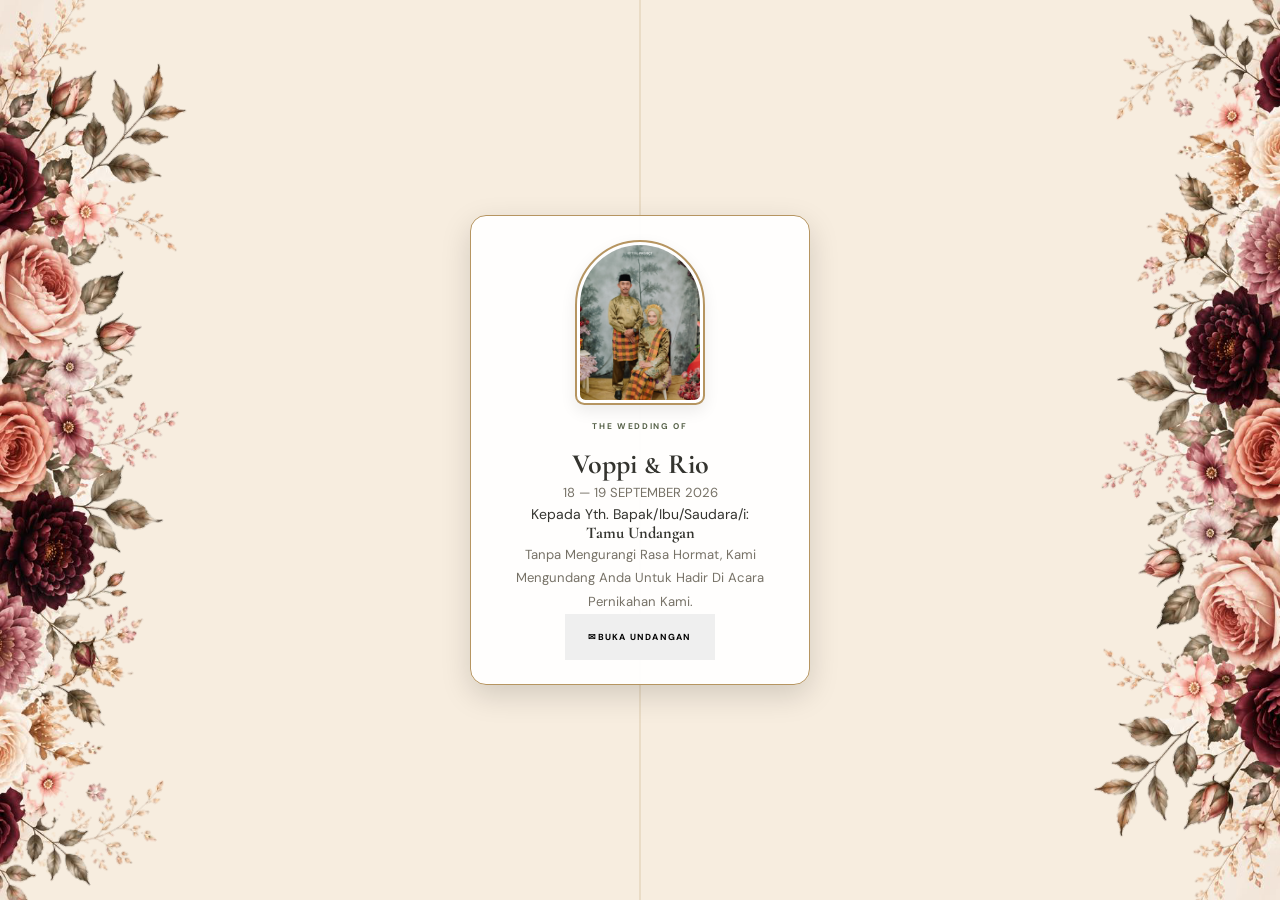
==== index.html @ 59ebba5a "Add files via upload" ====
<!DOCTYPE html>
<html lang="id">
<head>
  <meta charset="UTF-8" />
  <meta name="viewport" content="width=device-width, initial-scale=1.0, viewport-fit=cover" />
  <meta name="theme-color" content="#f7eddf" />
  <title>Voppi & Rio — The Wedding</title>
  <meta name="description" content="Undangan Pernikahan Voppi & Rio, 18–19 September 2026." />
  
  <link rel="preconnect" href="https://fonts.googleapis.com">
  <link rel="preconnect" href="https://fonts.gstatic.com" crossorigin>
  <link href="https://fonts.googleapis.com/css2?family=Cormorant+Garamond:ital,wght@0,400;0,500;0,600;0,700;1,400&family=DM+Sans:wght@400;500;600&family=Great+Vibes&display=swap" rel="stylesheet">
  <!-- AOS CSS -->
  <link rel="stylesheet" href="https://unpkg.com/aos@next/dist/aos.css" />
  <link rel="stylesheet" href="css/style.css" />
  <link rel="stylesheet" href="css/animation.css" />
  <link rel="stylesheet" href="css/responsive.css" />
</head>
<body>

  <!-- ================= GATE OPENING SCREEN ================= -->
  <div id="gate-screen" class="gate-screen" aria-label="Opening Screen">
    <!-- Panel Pintu Kiri & Ornamen Bunga Kiri -->
    <div class="gate-panel gate-left">
      <div class="floral-gate floral-gate-left">
        <img src="assets/images/floral-left.png" alt="Flower Ornament Left" class="flower-img" onerror="this.style.display='none'">
      </div>
    </div>
    
    <!-- Panel Pintu Kanan & Ornamen Bunga Kanan -->
    <div class="gate-panel gate-right">
      <div class="floral-gate floral-gate-right">
        <img src="assets/images/floral-right.png" alt="Flower Ornament Right" class="flower-img" onerror="this.style.display='none'">
      </div>
    </div>

    <!-- Konten Tengah Gate Opening -->
    <div class="gate-center-card">
      <div class="gate-header-ring">
        <div class="hero-couple-frame gate-frame">
          <img src="assets/images/couple-hero.jpeg" alt="Voppi & Rio" class="hero-couple-img">
        </div>
      </div>
      
      <span class="eyebrow">THE WEDDING OF</span>
      <h1 class="gate-title">Voppi <small>&amp;</small> Rio</h1>
      <p class="gate-date">18 — 19 SEPTEMBER 2026</p>
      
      <div class="guest-greeting-box">
        <span class="guest-label">Kepada Yth. Bapak/Ibu/Saudara/i:</span>
        <h3 id="guest-name-placeholder" class="guest-name">Tamu Undangan</h3>
      </div>

      <p class="gate-instruction">Tanpa Mengurangi Rasa Hormat, Kami Mengundang Anda Untuk Hadir Di Acara Pernikahan Kami.</p>
      <button id="enter-btn" class="btn btn-open" type="button">
        <span class="btn-icon">✉</span> BUKA UNDANGAN
      </button>
    </div>
  </div>

  <!-- Audio Background -->
  <audio id="wedding-audio" loop preload="auto">
    <source src="assets/music/wedding-song.mp3" type="audio/mpeg">
  </audio>

  <!-- Tombol Toggle Musik -->
  <button id="music-toggle" class="music-toggle" type="button" aria-label="Putar / Hentikan Musik" title="Musik">
    <span>♫</span>
  </button>

  <!-- Konten Utama Undangan -->
  <main id="invitation" class="invitation is-locked">
    
    <!-- Hero Section -->
    <section id="home" class="hero section">
      <div class="floral floral-left"></div>
      <div class="floral floral-right"></div>
      <div class="hero-inner">
        
        <!-- 1. Foto Prewedding Utama -->
        <div class="hero-couple-frame">
          <img src="assets/images/couple-hero.jpeg" alt="Voppi & Rio" class="hero-couple-img">
        </div>

        <!-- 2. Label Pembuka -->
        <span class="eyebrow">THE WEDDING OF</span>

        <!-- 3. Tanggal Pernikahan -->
        <p class="hero-date">SABTU, 19 SEPTEMBER 2026</p>
        
        <!-- 4. Nama Pengantin 3 Baris Rata Tengah -->
        <h1 class="hero-title">
          <div>Voppi</div>
          <span>&amp;</span>
          <div>Rio</div>
        </h1>

        <!-- 5. Subtitle & Ornamen -->
        <p class="hero-subtitle">Dengan memohon rahmat dan ridho Allah SWT, kami bermaksud mengundang Bapak/Ibu/Saudara/i pada perayaan pernikahan kami.</p>
        <div class="hero-ornament">✦</div>
      </div>
    </section>

    <!-- Quotes Section -->
    <section id="quotes" class="section quote-section">
      <div class="section-inner narrow reveal">
        <span class="eyebrow">BISMILLAHIRRAHMANIRRAHIM</span>
        <blockquote>
          “Dan di antara tanda-tanda kekuasaan-Nya ialah Dia menciptakan untukmu pasangan hidup dari jenismu sendiri supaya kamu mendapat ketenangan hati dan dijadikan-Nya rasa kasih sayang di antara kamu.”
        </blockquote>
        <p class="quote-source">QS. Ar-Rum : 21</p>
      </div>
    </section>

    <!-- Couple Section -->
    <section id="couple" class="section couple-section">
      <div class="section-heading reveal">
        <span class="eyebrow">THE BRIDE &amp; THE GROOM</span>
        <h2>Mempelai Pernikahan</h2>
      </div>

      <div class="couple-grid">
        <!-- Mempelai Wanita -->
        <article class="person-card reveal">
          <div class="portrait portrait-voppi">
            <img src="assets/images/voppi.jpeg" alt="Voppi Semeri" class="portrait-img">
          </div>
          <span class="person-role">THE BRIDE</span>
          <h3>Voppi Semeri, SE</h3>
          <p>Putri dari<br>Bapak Epi Zulpendri (Epen)<br>&amp; Ibu Pita Uli Siregar</p>
        </article>

        <!-- Ampersand -->
        <div class="ampersand reveal">&amp;</div>

        <!-- Mempelai Pria -->
        <article class="person-card reveal">
          <div class="portrait portrait-rio">
            <img src="assets/images/rio.jpeg" alt="Rio Zandre" class="portrait-img">
          </div>
          <span class="person-role">THE GROOM</span>
          <h3>Rio Zandre, SE</h3>
          <p>Putra dari<br>Bapak Nasri (Alm)<br>&amp; Ibu Madah Lina</p>
        </article>
      </div>
    </section>

    <!-- Event Section -->
    <section id="event" class="section event-section">
      <div class="section-heading reveal">
        <span class="eyebrow">SAVE THE DATE</span>
        <h2>Rangkaian Acara</h2>
      </div>

      <div class="event-grid">
        <article class="event-card reveal">
          <span class="event-number">01</span>
          <span class="person-role">AKAD NIKAH</span>
          <h3>Jumat, 18 September 2026</h3>
          <p class="event-time">09.00 WIB — selesai</p>
          <p>Kediaman Mempelai Wanita<br>Simpang 3 Jalur Patah<br>Teratak Air Hitam</p>
          <a class="btn btn-outline" target="_blank" rel="noopener noreferrer" href="https://www.google.com/maps/search/?api=1&query=Teratak+Air+Hitam">LIHAT LOKASI</a>
        </article>

        <article class="event-card reveal">
          <span class="event-number">02</span>
          <span class="person-role">RESEPSI</span>
          <h3>Sabtu, 19 September 2026</h3>
          <p class="event-time">11.00 WIB — selesai</p>
          <p>Kediaman Mempelai Wanita<br>Simpang 3 Jalur Patah<br>Teratak Air Hitam</p>
          <a class="btn btn-outline" target="_blank" rel="noopener noreferrer" href="https://www.google.com/maps/search/?api=1&query=Teratak+Air+Hitam">LIHAT LOKASI</a>
        </article>
      </div>
    </section>

    <!-- Countdown Section -->
    <section id="countdown" class="section countdown-section">
      <div class="section-inner reveal">
        <span class="eyebrow">COUNTING DOWN TO</span>
        <h2>Hari Bahagia Kami</h2>
        <div class="countdown" id="countdown-grid">
          <div><strong id="days">00</strong><span>Hari</span></div>
          <div><strong id="hours">00</strong><span>Jam</span></div>
          <div><strong id="minutes">00</strong><span>Menit</span></div>
          <div><strong id="seconds">00</strong><span>Detik</span></div>
        </div>
      </div>
    </section>

    <!-- Maps Section -->
    <section id="maps" class="section maps-section">
      <div class="section-heading reveal">
        <span class="eyebrow">FIND US HERE</span>
        <h2>Lokasi Acara</h2>
      </div>
      <div class="map-card reveal">
        <div class="map-placeholder">
          <iframe 
            src="https://www.google.com/maps/embed?pb=!1m18!1m12!1m3!1d63835.3908773893!2d101.58515505!3d-0.418421!2m3!1f0!2f0!3f0!3m2!1i1024!2i768!4f13.1!3m3!1m2!1s0x2e2a45bc7a8f3ca3%3A0x15aa3461901fdaa5!2sTeratak%20Air%20Hitam%2C%20Kec.%20Sentajo%20Raya%2C%20Kabupaten%20Kuantan%20Singingi%2C%20Riau!5e0!3m2!1sid!2sid!4v1787750037945!5m2!1sid!2sid" 
            width="600"  
            height="450"
            style="border:0;"
            allowfullscreen=""
            loading="lazy"
            referrerpolicy="strict-origin-when-cross-origin">
          </iframe>
        </div>

        <div class="map-info">
          <h3>Kediaman Mempelai Wanita</h3>
          <p>Simpang 3 Jalur Patah<br>Teratak Air Hitam</p>
          <a class="btn btn-dark" target="_blank" rel="noopener noreferrer" href="https://www.google.com/maps/search/?api=1&query=Teratak+Air+Hitam">BUKA GOOGLE MAPS</a>
        </div>
      </div>
    </section>

    <!-- RSVP Section -->
    <section id="rsvp" class="section rsvp-section">
      <div class="section-heading reveal">
        <span class="eyebrow">RSVP &amp; UCAPAN</span>
        <h2>Konfirmasi Kehadiran</h2>
        <p>Mohon konfirmasi kehadiran dan tinggalkan ucapan terbaik untuk kami.</p>
      </div>

      <form id="rsvp-form" class="rsvp-form reveal">
        <div class="form-group">
          <label for="guest-name">NAMA</label>
          <input id="guest-name" name="name" type="text" required maxlength="50" placeholder="Masukkan nama Anda">
        </div>

        <div class="form-group">
          <label>KEHADIRAN</label>
          <div class="attendance-options">
            <label class="attendance-btn">
              <input type="radio" name="attendance" value="Hadir" checked>
              <span class="btn-custom">Akan Hadir</span>
            </label>
            <label class="attendance-btn">
              <input type="radio" name="attendance" value="Tidak Hadir">
              <span class="btn-custom">Tidak Dapat Hadir</span>
            </label>
          </div>
        </div>

        <div class="form-group">
          <label for="guest-message">UCAPAN &amp; DOA</label>
          <textarea id="guest-message" name="message" rows="4" required maxlength="300" placeholder="Tuliskan pesan atau doa untuk Voppi & Rio..."></textarea>
        </div>

        <button class="btn btn-submit" type="submit">KIRIM UCAPAN</button>
      </form>

      <div class="wishes-wrap reveal">
        <div class="wishes-header">
          <h3>💌 <span id="wish-count">0</span> Ucapan</h3>
          <button id="clear-demo" class="btn-reset" type="button">Reset Demo</button>
        </div>
        <div id="wishes-list" class="wishes-list"></div>
        <button id="load-more" class="btn btn-outline hidden" type="button">LIHAT LEBIH BANYAK</button>
      </div>
    </section>

    <!-- Story Section -->
    <section id="story" class="section story-section">
      <div class="section-heading reveal">
        <span class="eyebrow">OUR JOURNEY</span>
        <h2>Kisah Cinta</h2>
      </div>

      <div class="timeline">
        <article class="timeline-item reveal">
          <span>2019</span>
          <div><h3>Pertemuan Pertama</h3><p>Pertemuan awal yang menjadi awal mula jalinan cerita kami.</p></div>
        </article>
        <article class="timeline-item reveal">
          <span>2021</span>
          <div><h3>Menjalin Hubungan</h3><p>Memutuskan untuk berkomitmen dan berjalan bersama menghadapi harinya.</p></div>
        </article>
        <article class="timeline-item reveal">
          <span>2025</span>
          <div><h3>Lamaran</h3><p>Momen berharga saat niat suci diutarakan di hadapan kedua keluarga.</p></div>
        </article>
        <article class="timeline-item reveal">
          <span>2026</span>
          <div><h3>Pernikahan</h3><p>Mengikat janji suci dan memulai babak kehidupan baru bersama.</p></div>
        </article>
      </div>
    </section>

    <!-- Gallery Section -->
    <section id="gallery" class="section gallery-section">
      <div class="section-heading reveal">
        <span class="eyebrow">OUR MOMENTS</span>
        <h2>Galeri Foto</h2>
      </div>

      <div class="gallery-grid">
        <button class="gallery-item" type="button" onclick="openLightbox(this)">
            <img src="assets/images/1.jpeg" alt="Foto Galeri 1" loading="lazy">
        </button>
        <button class="gallery-item" type="button" onclick="openLightbox(this)">
            <img src="assets/images/2.jpeg" alt="Foto Galeri 2" loading="lazy">
        </button>
        <button class="gallery-item" type="button" onclick="openLightbox(this)">
            <img src="assets/images/3.jpeg" alt="Foto Galeri 3" loading="lazy">
        </button>
        <button class="gallery-item" type="button" onclick="openLightbox(this)">
            <img src="assets/images/4.jpeg" alt="Foto Galeri 4" loading="lazy">
        </button>
        <button class="gallery-item" type="button" onclick="openLightbox(this)">
            <img src="assets/images/5.jpeg" alt="Foto Galeri 5" loading="lazy">
        </button>
        <button class="gallery-item" type="button" onclick="openLightbox(this)">
            <img src="assets/images/6.jpeg" alt="Foto Galeri 6" loading="lazy">
        </button>
        <button class="gallery-item" type="button" onclick="openLightbox(this)">
            <img src="assets/images/7.jpeg" alt="Foto Galeri 7" loading="lazy">
        </button>
        <button class="gallery-item" type="button" onclick="openLightbox(this)">
            <img src="assets/images/8.jpeg" alt="Foto Galeri 8" loading="lazy">
        </button>
        <button class="gallery-item" type="button" onclick="openLightbox(this)">
            <img src="assets/images/9.jpeg" alt="Foto Galeri 9" loading="lazy">
        </button>
      </div>
    </section>

    <!-- Gift Section -->
    <section id="gift" class="section gift-section">
      <div class="section-inner">
        <div class="section-heading">
            <span class="eyebrow">Wedding Gift</span>
            <p>Terima kasih telah menambah semangat kegembiraan pernikahan kami dengan kehadiran dan hadiah indah Anda.</p>
        </div>

        <div class="rekening-grid">
            <!-- Kartu 1: Bank BRI -->
            <div class="bank-card">
                <div class="card-top">
                    <span class="bank-name">BANK BRI</span>
                    <img src="assets/images/logo-bri.jpeg" alt="BRI" class="bank-logo">
                </div>
                <div class="chip"></div>
                <div class="card-number" id="acc-bri">765901022713536</div>
                <button class="btn-copy" onclick="copyToClipboard('acc-bri')">Salin Rekening</button>
                <div class="card-holder">Voppi Sesmeri</div>
            </div>

            <!-- Kartu 2: DANA -->
            <div class="bank-card">
                <div class="card-top">
                    <span class="bank-name">DANA</span>
                    <img src="assets/images/logo-dana.jpeg" alt="DANA" class="bank-logo">
                </div>
                <div class="chip"></div>
                <div class="card-number" id="acc-dana">082283267807</div>
                <button class="btn-copy" onclick="copyToClipboard('acc-dana')">Salin Rekening</button>
                <div class="card-holder">Rio Zandre</div>
            </div>
        </div>

        <!-- Tombol Konfirmasi Bukti Transfer -->
        <div class="confirm-wrap">
            <a href="https://wa.me/6282283267807?text=Halo%20saya%20ingin%20konfirmasi%20hadiah" target="_blank" class="btn-confirm">Konfirmasi Bukti Transfer</a>
        </div>
      </div>
    </section>

   <!-- Thank You Section -->
    <section id="thanks" class="section thanks-section">
      <div class="section-inner reveal">
        <p class="thanks-text">
          Merupakan suatu kehormatan dan kebahagiaan bagi kami apabila Bapak/Ibu/Saudara/i berkenan hadir untuk memberikan do'a restu kepada kedua mempelai.
        </p>
        
        <h2 class="thanks-title">Salam Hormat Kedua Mempelai</h2>
        
        <p class="thanks-subtext">Kami yang berbahagia</p>

        <!-- Nama Keluarga Besar Kedua Mempelai -->
        <div class="family-grid">
          <div class="family-item">
            <strong>Keluarga</strong>
            <span>Bpk. Epi Zulpendri (Epen)</span>
            <span>Ibu Pita Uli Siregar</span>
          </div>
          <div class="family-item">
            <strong>Keluarga</strong>
            <span>Bpk. Nasri (Alm)</span>
            <span>Ibu Madah Lina</span>
          </div>
        </div>

        <!-- Watermark / Footer Info -->
        <div class="thanks-footer">
          <p class="watermark">By KA Undangan (0895-4250-07373)</p>
          
          <div class="brand-logo-frame">
            <img src="assets/images/logo-ra.png" alt="NK Logo" class="brand-logo-img">
          </div>

          <p class="music-info">Music:<br><span> Nuca - Masa Ini, Nanti,Dan Masa Indah Lainnya</span></p>
        </div>
      </div>
    </section>

  <!-- Navigation Bar Bottom -->
  <nav id="bottom-nav" class="bottom-nav" aria-label="Navigasi undangan">
    <div class="nav-scroll-container">
      <a href="#home" class="nav-item active">
        <span class="nav-icon">
          <svg width="20" height="20" viewBox="0 0 24 24" fill="none" stroke="currentColor" stroke-width="1.8" stroke-linecap="round" stroke-linejoin="round"><path d="M3 9l9-7 9 7v11a2 2 0 0 1-2 2H5a2 2 0 0 1-2-2z"></path><polyline points="9 22 9 12 15 12 15 22"></polyline></svg>
        </span>
        <small>Home</small>
      </a>
      <a href="#quotes" class="nav-item">
        <span class="nav-icon">
          <svg width="20" height="20" viewBox="0 0 24 24" fill="none" stroke="currentColor" stroke-width="1.8" stroke-linecap="round" stroke-linejoin="round"><path d="M20.84 4.61a5.5 5.5 0 0 0-7.78 0L12 5.67l-1.06-1.06a5.5 5.5 0 0 0-7.78 7.78l1.06 1.06L12 21.23l7.78-7.78 1.06-1.06a5.5 5.5 0 0 0 0-7.78z"></path></svg>
        </span>
        <small>Quotes</small>
      </a>
      <a href="#couple" class="nav-item">
        <span class="nav-icon">
          <svg width="20" height="20" viewBox="0 0 24 24" fill="none" stroke="currentColor" stroke-width="1.8" stroke-linecap="round" stroke-linejoin="round"><path d="M17 21v-2a4 4 0 0 0-4-4H5a4 4 0 0 0-4 4v2"></path><circle cx="9" cy="7" r="4"></circle><path d="M23 21v-2a4 4 0 0 0-3-3.87"></path><path d="M16 3.13a4 4 0 0 1 0 7.75"></path></svg>
        </span>
        <small>Mempelai</small>
      </a>
      <a href="#event" class="nav-item">
        <span class="nav-icon">
          <svg width="20" height="20" viewBox="0 0 24 24" fill="none" stroke="currentColor" stroke-width="1.8" stroke-linecap="round" stroke-linejoin="round"><rect x="3" y="4" width="18" height="18" rx="2" ry="2"></rect><line x1="16" y1="2" x2="16" y2="6"></line><line x1="8" y1="2" x2="8" y2="6"></line><line x1="3" y1="10" x2="21" y2="10"></line></svg>
        </span>
        <small>Acara</small>
      </a>
      <a href="#countdown" class="nav-item">
        <span class="nav-icon">
          <svg width="20" height="20" viewBox="0 0 24 24" fill="none" stroke="currentColor" stroke-width="1.8" stroke-linecap="round" stroke-linejoin="round"><circle cx="12" cy="12" r="10"></circle><polyline points="12 6 12 12 16 14"></polyline></svg>
        </span>
        <small>Menuju Acara</small>
      </a>
      <a href="#maps" class="nav-item">
        <span class="nav-icon">
          <svg width="20" height="20" viewBox="0 0 24 24" fill="none" stroke="currentColor" stroke-width="1.8" stroke-linecap="round" stroke-linejoin="round"><path d="M21 10c0 7-9 13-9 13s-9-6-9-13a9 9 0 0 1 18 0z"></path><circle cx="12" cy="10" r="3"></circle></svg>
        </span>
        <small>Lokasi</small>
      </a>
      <a href="#rsvp" class="nav-item">
        <span class="nav-icon">
          <svg width="20" height="20" viewBox="0 0 24 24" fill="none" stroke="currentColor" stroke-width="1.8" stroke-linecap="round" stroke-linejoin="round"><path d="M4 4h16c1.1 0 2 .9 2 2v12c0 1.1-.9 2-2 2H4c-1.1 0-2-.9-2-2V6c0-1.1.9-2 2-2z"></path><polyline points="22,6 12,13 2,6"></polyline></svg>
        </span>
        <small>RSVP</small>
      </a>
      <a href="#story" class="nav-item">
        <span class="nav-icon">
          <svg width="20" height="20" viewBox="0 0 24 24" fill="none" stroke="currentColor" stroke-width="1.8" stroke-linecap="round" stroke-linejoin="round"><path d="M4 19.5A2.5 2.5 0 0 1 6.5 17H20"></path><path d="M6.5 2H20v20H6.5A2.5 2.5 0 0 1 4 19.5v-15A2.5 2.5 0 0 1 6.5 2z"></path></svg>
        </span>
        <small>Kisah</small>
      </a>
      <a href="#gallery" class="nav-item">
        <span class="nav-icon">
          <svg width="20" height="20" viewBox="0 0 24 24" fill="none" stroke="currentColor" stroke-width="1.8" stroke-linecap="round" stroke-linejoin="round"><rect x="3" y="3" width="18" height="18" rx="2" ry="2"></rect><circle cx="8.5" cy="8.5" r="1.5"></circle><polyline points="21 15 16 10 5 21"></polyline></svg>
        </span>
        <small>Galeri</small>
      </a>
      <a href="#gift" class="nav-item">
        <span class="nav-icon">
          <svg width="20" height="20" viewBox="0 0 24 24" fill="none" stroke="currentColor" stroke-width="1.8" stroke-linecap="round" stroke-linejoin="round"><polyline points="20 12 20 22 4 22 4 12"></polyline><rect x="2" y="7" width="20" height="5"></rect><line x1="12" y1="22" x2="12" y2="7"></line><path d="M12 7H7.5a2.5 2.5 0 0 1 0-5C11 2 12 7 12 7z"></path><path d="M12 7h4.5a2.5 2.5 0 0 0 0-5C13 2 12 7 12 7z"></path></svg>
        </span>
        <small>Hadiah</small>
      </a>
      <a href="#thanks" class="nav-item">
        <span class="nav-icon">
          <svg width="20" height="20" viewBox="0 0 24 24" fill="none" stroke="currentColor" stroke-width="1.8" stroke-linecap="round" stroke-linejoin="round"><path d="M14 9V5a3 3 0 0 0-3-3l-4 9v11h11.28a2 2 0 0 0 2-1.7l1.38-9a2 2 0 0 0-2-2.3zM7 22H4a2 2 0 0 1-2-2v-7a2 2 0 0 1 2-2h3"></path></svg>
        </span>
        <small>Penutup</small>
      </a>
    </div>
  </nav>

  <!-- Lightbox Gallery Popup -->
  <div id="lightbox" class="lightbox" onclick="closeLightbox()">
    <span class="lightbox-close">&times;</span>
    <img id="lightbox-img" src="" alt="Preview Foto">
  </div>

  <!-- Toast Notification -->
  <div id="toast" class="toast" role="status"></div>

  <!-- JavaScript External -->
  <script src="js/main.js"></script>
  <script src="js/countdown.js"></script>
  <script src="js/rsvp.js"></script>
</body>
</html>
---- css/style.css ----
/* =====================================================
   VOPPI & RIO — WEDDING
   MAIN STYLE (CLEAN & OPTIMIZED)
===================================================== */

*,
*::before,
*::after {
    box-sizing: border-box;
    margin: 0;
    padding: 0;
}

:root {
    --cream: #f4eee4;
    --paper: #fbf7ef;
    --paper-dark: #eee4d4;

    --green: #58634a;
    --green-dark: #30392b;

    --wine: #7b2935;
    --wine-dark: #5d2029;

    --gold: #b69561;
    --gold-light: #d6bd8e;

    --ink: #34342f;
    --muted: #777267;

    --white: #fffdf8;

    --shadow-sm: 0 8px 25px rgba(47, 42, 32, .08);
    --shadow: 0 20px 60px rgba(47, 42, 32, .12);

    --radius: 2px;

    --font-display: "Cormorant Garamond", serif;
    --font-script: "Great Vibes", cursive;
    --font-body: "DM Sans", sans-serif;
}

html {
    scroll-behavior: smooth;
    scroll-padding-top: 30px;
}

html,
body {
    width: 100%;
    min-height: 100%;
}

body {
    min-height: 100%;
    overflow-x: hidden;
    background:
        radial-gradient(circle at top, rgba(255, 255, 255, .8), transparent 35%),
        var(--cream);
    color: var(--ink);
    font-family: var(--font-body);
    font-size: 14px;
    -webkit-font-smoothing: antialiased;
    text-rendering: optimizeLegibility;
}

body.modal-open,
body.gate-open {
    overflow: hidden;
}

button,
input,
textarea,
select {
    font: inherit;
}

button {
    cursor: pointer;
}

a {
    color: inherit;
    text-decoration: none;
}

img {
    display: block;
    max-width: 100%;
}

.hidden {
    display: none !important;
}

/* =====================================================
   MOBILE PORTRAIT WRAPPER FRAME
===================================================== */

.invitation {
    width: min(100%, 480px);
    margin: 0 auto;
    background: var(--paper);
    overflow-x: hidden;
}

.invitation.is-locked {
    height: 100vh;
    overflow: hidden;
    visibility: hidden;
}
/* =====================================================
   FIX GATE SCREEN & FLORAL POSITIONING
===================================================== */

.gate-screen {
    position: fixed;
    inset: 0;
    z-index: 99999;
    display: flex;
    align-items: center;
    justify-content: center;
    background-color: #f7eddf;
    overflow: hidden;
}

/* Panel Pintu Kiri dan Kanan */
.gate-panel {
    position: absolute;
    top: 0;
    bottom: 0;
    width: 50%;
    height: 100%;
    background-color: #f7eddf;
    z-index: 1;
    overflow: hidden;
    transition: transform 1.2s cubic-bezier(0.77, 0, 0.175, 1);
}

.gate-left {
    left: 0;
    border-right: 1px solid rgba(182, 149, 97, 0.2);
}

.gate-right {
    right: 0;
    border-left: 1px solid rgba(182, 149, 97, 0.2);
}

/* 1. PERBAIKAN BUNGA: Diberi batas lebar agar tidak menutupi tengah */
.floral-gate {
    position: absolute;
    top: 0;
    bottom: 0;
    width: 40%; /* Hanya memenuhi 40% dari panel pintunya */
    height: 100%;
    pointer-events: none;
    z-index: 2;
}

.floral-gate-left {
    left: 0;
}

.floral-gate-right {
    right: 0;
}

.flower-img {
    width: 100%;
    height: 100%;
    object-fit: cover;
    object-position: center;
}

/* 2. PERBAIKAN KARTU TENGAH: Dipastikan berada di paling depan */
.gate-center-card {
    position: relative;
    z-index: 20; /* Lebih tinggi dari z-index bunga (2) & pintu (1) */
    width: min(85%, 340px);
    padding: 24px 18px;
    background: rgba(255, 255, 255, 0.95);
    border: 1px solid #b69561;
    border-radius: 16px;
    box-shadow: 0 10px 30px rgba(0, 0, 0, 0.15);
    text-align: center;
    display: flex;
    flex-direction: column;
    align-items: center;
}

/* Animasi Buka Pintu */
body.gate-open .gate-left {
    transform: translateX(-100%);
}

body.gate-open .gate-right {
    transform: translateX(100%);
}

body.gate-open .gate-center-card {
    opacity: 0;
    transform: scale(0.9);
    transition: opacity 0.4s ease, transform 0.4s ease;
}

body.gate-open .gate-screen {
    opacity: 0;
    visibility: hidden;
    pointer-events: none;
    transition-delay: 0.8s;
}
/* =====================================================
   GLOBAL SECTION COMPONENTS
===================================================== */

.section {
    position: relative;
    min-height: 100svh;
    width: 100%;
    padding: 100px 20px 130px;
    display: flex;
    flex-direction: column;
    justify-content: center;
    overflow: hidden;
}

.section-inner,
.section-heading {
    position: relative;
    z-index: 2;
    width: 100%;
    max-width: 100%;
    margin-inline: auto;
    text-align: center;
}

.section-heading {
    margin-bottom: clamp(35px, 6vw, 55px);
}

.eyebrow {
    display: block;
    margin-bottom: 14px;
    color: var(--green);
    font-size: .52rem;
    font-weight: 700;
    letter-spacing: .2em;
    line-height: 1.4;
    text-transform: uppercase;
}

h1, h2, h3, blockquote {
    font-family: var(--font-display);
}

h2 {
    color: var(--green-dark);
    font-size: 2.25rem;
    font-weight: 500;
    line-height: .95;
}

p {
    color: var(--muted);
    font-size: .82rem;
    line-height: 1.8;
}

.btn {
    min-height: 46px;
    padding: 0 22px;
    display: inline-flex;
    align-items: center;
    justify-content: center;
    border: 1px solid transparent;
    font-size: .55rem;
    font-weight: 700;
    letter-spacing: .14em;
    transition: transform .3s ease, box-shadow .3s ease, background .3s ease;
}

.btn:hover {
    transform: translateY(-3px);
    box-shadow: var(--shadow-sm);
}

.btn-dark {
    background: var(--green-dark);
    color: var(--white);
}

.btn-light {
    background: rgba(255, 253, 248, .95);
    color: var(--green-dark);
}

.btn-outline {
    border-color: rgba(79, 88, 64, .35);
    background: transparent;
    color: var(--green-dark);
}

/* =====================================================
   HERO SECTION
===================================================== */

.hero {
    background:
        linear-gradient(180deg, rgba(244, 238, 228, .1), rgba(244, 238, 228, .85)),
        url("../assets/images/background.png") center / cover no-repeat;
    display: flex;
    align-items: center;
    justify-content: center;
    padding: 60px 15px;
}

.hero-inner {
    position: relative;
    z-index: 2;
    width: 92%;
    max-width: 360px;
    margin: 0 auto;
    padding: 28px 18px 24px;
    background: rgba(251, 247, 239, 0.94);
    border: 1px solid rgba(182, 149, 97, .3);
    box-shadow: var(--shadow);
    text-align: center;
    backdrop-filter: blur(5px);
    display: flex;
    flex-direction: column;
    align-items: center;
    justify-content: center;
}

.hero-couple-frame {
    position: relative;
    width: 130px;
    height: 165px;
    margin: 0 auto 16px;
    border-radius: 70px 70px 10px 10px;
    border: 2px solid var(--gold);
    padding: 3px;
    background: #fff;
    box-shadow: 0 6px 16px rgba(0,0,0,0.08);
    flex-shrink: 0;
}

.hero-couple-img {
    width: 100%;
    height: 100%;
    object-fit: cover;
    object-position: center top;
    border-radius: 64px 64px 6px 6px;
    display: block;
}

.hero .eyebrow {
    display: block;
    font-size: 0.72rem;
    letter-spacing: 2.5px;
    font-weight: 600;
    color: var(--ink);
    margin: 0 0 4px 0;
}

.hero-date {
    font-size: 0.75rem;
    letter-spacing: 1.5px;
    color: var(--green);
    margin: 0 0 12px 0;
}

.hero-title {
    display: flex;
    flex-direction: column;
    align-items: center;
    justify-content: center;
    color: var(--wine);
    font-family: var(--font-script);
    font-size: 3.4rem;
    line-height: 0.1;
    margin: 10px 0 14px 0;
}

.hero-title div {
    width: 100%;
    text-align: center;
    margin: 4px 0 14px 0;
}

.hero-title span {
    display: block;
    font-size: 2.6rem;
    margin: -8px 0;
    opacity: 0.9;
    margin: 4px 0 14px 0;
}

.hero-subtitle {
    font-size: 0.82rem;
    line-height: 1.5;
    color: var(--muted);
    max-width: 300px;
    margin: 4px 0 14px 0;
}

.hero-ornament {
    margin-top: 14px;
    color: var(--gold);
    font-size: 0.9rem;
}

/* =====================================================
   QUOTE SECTION
===================================================== */

.quote-section {
    background: var(--paper);
}

blockquote {
    color: var(--green-dark);
    font-size: 1.25rem;
    font-weight: 500;
    line-height: 1.6;
}

.quote-source {
    margin-top: 25px;
    color: var(--wine);
    font-size: 1rem;
}

/* =====================================================
   COUPLE SECTION
===================================================== */

.couple-section {
    padding-top: 50px;
    padding-bottom: 70px;
}

.couple-grid {
    display: flex;
    flex-direction: row;
    justify-content: center;
    align-items: flex-start;
    gap: 10px;
    width: 100%;
    max-width: 480px;
    margin: 0 auto;
}

.couple-grid .person-card {
    flex: 1 1 0%;
    width: 0;
    text-align: center;
}

.person-card .portrait {
    width: 100px;
    height: 135px;
    margin: 0 auto 12px;
    border-radius: 60px 60px 8px 8px;
    border: 2px solid var(--gold);
    padding: 3px;
    background: var(--paper);
    overflow: hidden;
    box-shadow: 0 4px 15px rgba(0, 0, 0, 0.1);
}

.portrait-img {
    width: 100%;
    height: 100%;
    object-fit: cover;
    object-position: center top;
    border-radius: 56px 56px 6px 6px;
    display: block;
}

.portrait-label {
    display: none;
}

.person-card .person-role {
    display: block;
    margin-bottom: 4px;
    font-size: 0.45rem;
    letter-spacing: 0.15em;
    line-height: 1.2;
}

.person-card h3 {
    margin: 0;
    font-family: var(--font-display);
    font-size: 1.00rem !important; /* Pakai !important agar tidak bisa ditimpa */
    line-height: 1.2;
    font-weight: 600;
    white-space: nowrap !important;
}

.person-card p {
    margin-top: 6px;
    font-family: var(--font-body);
    font-size: 0.6rem;
    line-height: 1.4;
    opacity: 0.8;
}

.couple-grid .ampersand {
    flex: 0 0 auto;
    margin-top: 35px;
    font-family: var(--font-script);
    font-size: 1.8rem;
    line-height: 1;
    text-align: center;
    color: var(--gold);
}

/* =====================================================
   EVENT SECTION
===================================================== */

.event-section {
    background: var(--green);
     line-height: 1.2;
    font-weight: 600;
}

.event-section h2 {
    color: var(--black);
    line-height: 1.2;
    font-weight: 600;
}

.event-section .eyebrow {
    color: var(--gold-light);
}

.event-grid {
    width: 100%;
    margin-inline: auto;
    display: grid;
    grid-template-columns: 1fr;
    gap: 20px;
}

.event-card {
    position: relative;
    padding: 42px 28px;
    overflow: hidden;
    background: var(--paper);
    text-align: center;
    box-shadow: var(--shadow);
}

.event-number {
    position: absolute;
    top: -4px;
    right: 15px;
    color: rgba(182, 149, 97, .18);
    font-family: var(--font-display);
    font-size: 5rem;
    
}

.event-card h3 {
    margin: 14px 0;
    color: var(--green-dark);
    font-size: 1.65rem;
    font-weight: 500;
}

.event-card p {
    font-size: .65rem;
}

.event-card .event-time {
    margin-bottom: 12px;
    color: var(--wine);
    font-weight: 700;
    font-size: .58rem;
}

.event-card .btn {
    margin-top: 22px;
}

/* =====================================================
   COUNTDOWN SECTION
===================================================== */

.countdown-section {
    background: var(--paper);
    text-align: center;
}

.countdown {
    width: 100%;
    margin: 45px auto 0;
    display: grid;
    grid-template-columns: repeat(4, 1fr);
    border-top: 1px solid rgba(79, 88, 64, .2);
    border-bottom: 1px solid rgba(79, 88, 64, .2);
}

.countdown > div {
    padding: 22px 8px;
}

.countdown strong {
    display: block;
    color: var(--wine);
    font-family: var(--font-display);
    font-size: clamp(2.2rem, 8vw, 4rem);
    font-weight: 500;
}

.countdown span {
    display: block;
    margin-top: 5px;
    color: var(--muted);
    font-size: .55rem;
    letter-spacing: .15em;
    text-transform: uppercase;
}

/* =====================================================
   MAPS SECTION
===================================================== */

.maps-section { 
    background: var(--cream); 
}

.map-card { 
    width: 100%; 
    background: var(--paper); 
    box-shadow: var(--shadow); 
}

.map-placeholder { 
    min-height: 250px; 
    padding: 30px; 
    display: grid; 
    place-content: center; 
    text-align: center; 
    background: linear-gradient(135deg, #e9ddcb, #faf4e9); 
}

.map-pin { 
    margin-bottom: 10px; 
    color: var(--wine); 
    font-size: 4rem; 
}

.map-info { 
    padding: 35px; 
    text-align: center; 
}

.map-info h3 { 
    margin-bottom: 8px; 
    color: var(--green-dark); 
    font-size: 2.2rem; 
    font-weight: 500; 
}

/* =====================================================
   RSVP SECTION & FORM
===================================================== */

.rsvp-form {
    background: #ffffff;
    padding: 24px 20px;
    border-radius: 16px;
    box-shadow: 0 8px 24px rgba(0, 0, 0, 0.06);
    border: 1px solid rgba(182, 149, 97, 0.2);
    max-width: 400px;
    margin: 0 auto 30px auto;
    text-align: left;
}

.form-group {
    margin-bottom: 18px;
}

.form-group label {
    display: block;
    font-size: 0.7rem;
    font-weight: 700;
    letter-spacing: 1.5px;
    color: var(--green-dark);
    margin-bottom: 8px;
}

.rsvp-form input[type="text"],
.rsvp-form textarea {
    width: 100%;
    padding: 12px 14px;
    border: 1px solid #e0d7c6;
    border-radius: 10px;
    background: #faf8f5;
    font-family: inherit;
    font-size: 0.88rem;
    color: #333333;
    outline: none;
    transition: all 0.3s ease;
}

.rsvp-form input[type="text"]:focus,
.rsvp-form textarea:focus {
    border-color: var(--gold);
    background: #ffffff;
    box-shadow: 0 0 0 3px rgba(182, 149, 97, 0.15);
}

.attendance-options {
    display: flex;
    gap: 10px;
}

.attendance-btn {
    flex: 1;
    cursor: pointer;
    margin: 0;
}

.attendance-btn input[type="radio"] {
    display: none;
}

.attendance-btn .btn-custom {
    display: block;
    text-align: center;
    padding: 10px 8px;
    font-size: 0.75rem;
    font-weight: 600;
    border: 1px solid #e0d7c6;
    border-radius: 8px;
    background: #faf8f5;
    color: #666666;
    transition: all 0.25s ease;
}

.attendance-btn input[type="radio"]:checked + .btn-custom {
    background: var(--green-dark);
    color: #ffffff;
    border-color: var(--green-dark);
    box-shadow: 0 4px 10px rgba(59, 68, 49, 0.2);
}

.btn-submit {
    width: 100%;
    padding: 14px;
    background: var(--wine);
    color: #ffffff;
    border: 0;
    border-radius: 10px;
    font-weight: 600;
    font-size: 0.8rem;
    letter-spacing: 1.5px;
    cursor: pointer;
    transition: background 0.3s ease;
}

.btn-submit:hover {
    background: var(--wine-dark);
}

.wishes-wrap {
    max-width: 400px;
    margin: 0 auto;
}

.wishes-header {
    display: flex;
    justify-content: space-between;
    align-items: center;
    margin-bottom: 16px;
    padding: 0 4px;
}

.wishes-header h3 {
    font-size: 1.1rem;
    margin: 0;
}

.btn-reset {
    background: transparent;
    border: 1px solid #dcd3c3;
    padding: 4px 10px;
    border-radius: 6px;
    font-size: 0.7rem;
    color: #888888;
    cursor: pointer;
    transition: all 0.2s ease;
}

.btn-reset:hover {
    background: #f0e8db;
    color: #333333;
}

/* =====================================================
   WISHES LIST (CARD CHAT STYLE)
===================================================== */

.wishes-list {
    display: flex;
    flex-direction: column;
    gap: 12px;
    max-width: 400px;
    margin: 0 auto 16px auto;
    max-height: 380px;
    overflow-y: auto;
    padding-right: 4px;
}

.wishes-list::-webkit-scrollbar {
    width: 4px;
}

.wishes-list::-webkit-scrollbar-thumb {
    background: #d0c3b0;
    border-radius: 4px;
}

.wish-card,
.wishes-list > div {
    background: #ffffff;
    padding: 14px 16px;
    border-radius: 12px;
    border: 1px solid rgba(182, 149, 97, 0.18);
    box-shadow: 0 4px 12px rgba(0, 0, 0, 0.03);
    text-align: left;
    display: flex;
    flex-direction: column;
    gap: 6px;
}

.wish-header {
    display: flex;
    align-items: center;
    justify-content: space-between;
    gap: 8px;
}

.wish-name {
    font-size: 0.88rem;
    font-weight: 700;
    color: var(--green-dark);
    margin: 0;
}

.wish-badge {
    font-size: 0.65rem;
    font-weight: 600;
    padding: 3px 8px;
    border-radius: 20px;
    background: #eaf2e8;
    color: #2e6930;
    display: inline-block;
}

.wish-badge.absent {
    background: #fbeee8;
    color: #a84222;
}

.wish-message {
    font-size: 0.82rem;
    line-height: 1.5;
    color: #4a4a4a;
    margin: 0;
    white-space: pre-line;
}

.wish-time {
    font-size: 0.65rem;
    color: #a0a0a0;
    align-self: flex-end;
    margin-top: 2px;
}

/* =====================================================
   STORY SECTION
===================================================== */

.story-section { 
    background: var(--green); 
}

.story-section h2 { 
    color: var(--white); 
}

.story-section .eyebrow { 
    color: var(--gold-light); 
}

.timeline { 
    position: relative; 
    width: 100%; 
    margin-inline: auto; 
}

.timeline::before { 
    content: ""; 
    position: absolute; 
    top: 0; 
    bottom: 0; 
    left: 75px; 
    width: 1px; 
    background: rgba(255, 253, 248, .25); 
}

.timeline-item { 
    position: relative; 
    display: grid; 
    grid-template-columns: 60px 1fr; 
    gap: 25px; 
    padding-bottom: 45px; 
}

.timeline-item > span { 
    color: var(--gold-light); 
    font-family: var(--font-display); 
    font-size: 1.5rem; 
    text-align: right; 
}

.timeline-item h3 { 
    color: var(--white); 
    font-size: 1.6rem; 
    font-weight: 500; 
}

.timeline-item p { 
    margin-top: 6px; 
    color: #ded8cc; 
    font-size: .78rem; 
}

/* =====================================================
   GALLERY SECTION (3x3 UNIFORM)
===================================================== */

.gallery-grid {
    width: 100%;
    max-width: 440px;
    margin: 0 auto;
    display: grid;
    grid-template-columns: repeat(3, 1fr);
    gap: 8px;
}

.gallery-item {
    position: relative;
    aspect-ratio: 1 / 1;
    overflow: hidden;
    border: 0;
    border-radius: 8px;
    background: linear-gradient(135deg, #e4d8c8, #f4eee4);
    box-shadow: 0 4px 12px rgba(0, 0, 0, 0.05);
    cursor: pointer;
    padding: 0;
}

.gallery-item img {
    width: 100%;
    height: 100%;
    object-fit: cover;
    object-position: center;
    display: block;
    transition: transform 0.4s ease;
}

.gallery-item:hover img {
    transform: scale(1.05);
}

.gallery-item span {
    position: absolute;
    inset: 0;
    display: flex;
    align-items: center;
    justify-content: center;
    font-family: var(--font-display);
    font-size: 1.1rem;
    color: var(--wine);
    font-weight: 600;
    z-index: 2;
}

/* =====================================================
   GIFT SECTION (ATM / E-WALLET CARD STYLE)
===================================================== */

.gift-section {
    background: var(--paper);
}

.rekening-grid {
    width: 100%;
    max-width: 380px;
    margin: 0 auto;
    display: flex;
    flex-direction: column;
    gap: 20px;
}

/* Style Kartu ATM */
.bank-card {
    position: relative;
    width: 100%;
    padding: 22px 24px;
    border-radius: 18px;
    /* Gradasi metallic perak elegan */
    background: linear-gradient(135deg, #e6e6e6 0%, #ffffff 50%, #cccccc 100%);
    box-shadow: 0 10px 25px rgba(0, 0, 0, 0.08);
    border: 1px solid rgba(255, 255, 255, 0.8);
    text-align: left;
    overflow: hidden;
}

/* Bagian Atas Kartu (Nama Bank + Logo) */
.card-top {
    display: flex;
    justify-content: space-between;
    align-items: center;
    margin-bottom: 12px;
}

.bank-name {
    font-size: 0.85rem;
    font-weight: 700;
    letter-spacing: 1px;
    color: #333333;
    font-family: var(--font-body);
}

.bank-logo {
    height: 26px;
    object-fit: contain;
}

/* Sim Chip Emas */
.chip {
    width: 44px;
    height: 32px;
    background: linear-gradient(135deg, #e6ca65, #b8860b);
    border-radius: 6px;
    margin-bottom: 16px;
    position: relative;
    border: 1px solid rgba(0, 0, 0, 0.15);
}

.chip::after {
    content: '';
    position: absolute;
    inset: 4px;
    border: 1px solid rgba(0, 0, 0, 0.2);
    border-radius: 3px;
}

/* Nomor Rekening */
.card-number {
    font-size: 1.25rem;
    font-weight: 700;
    letter-spacing: 2px;
    color: #111111;
    font-family: monospace, monospace;
    margin-bottom: 10px;
}

/* Tombol Salin Rekening */
.btn-copy {
    display: inline-block;
    padding: 6px 14px;
    background: #a38550; /* Warna cokelat/gold sesuai contoh */
    color: #ffffff;
    border: none;
    border-radius: 6px;
    font-size: 0.72rem;
    font-weight: 600;
    cursor: pointer;
    margin-bottom: 12px;
    transition: background 0.3s ease;
}

.btn-copy:hover {
    background: #876c3e;
}

/* Nama Pemilik Rekening */
.card-holder {
    font-size: 0.85rem;
    font-weight: 600;
    color: #444444;
    letter-spacing: 1px;
    text-transform: uppercase;
}

/* Tombol Konfirmasi Bukti Transfer */
.confirm-wrap {
    margin-top: 30px;
    text-align: center;
}

.btn-confirm {
    display: inline-block;
    padding: 12px 28px;
    background: #a38550;
    color: #ffffff;
    border-radius: 25px;
    font-size: 0.8rem;
    font-weight: 600;
    box-shadow: 0 4px 12px rgba(163, 133, 80, 0.3);
    transition: all 0.3s ease;
}

.btn-confirm:hover {
    background: #876c3e;
    transform: translateY(-2px);
}
.thanks-section { 
    min-height: 85svh; 
    background: linear-gradient(180deg, rgba(244, 238, 228, .05), rgba(244, 238, 228, .72)), url("../assets/images/1.jpeg") center / cover no-repeat; 
}

.thanks-section .section-inner { 
    padding: 50px 25px; 
    background: rgba(251, 247, 239, .84); 
    box-shadow: var(--shadow); 
}

.thanks-section h2 { 
    margin-bottom: 22px; 
    color: var(--wine); 
    font-size: clamp(2.6rem, 9vw, 4rem); 
}

.thanks-section strong { 
    display: block; 
    margin-top: 8px; 
    color: var(--green-dark); 
    font-family: var(--font-script); 
    font-size: 3.3rem; 
    font-weight: 400; 
}

/* =====================================================
   BOTTOM NAVIGATION (SWIPEABLE / SCROLLABLE)
===================================================== */

.bottom-nav {
    position: fixed;
    z-index: 80;
    left: 50%;
    bottom: 12px;
    width: min(calc(100% - 24px), 440px);
    padding: 6px;
    transform: translate(-50%, 120px);
    opacity: 0;
    border: 1px solid rgba(182, 149, 97, 0.25);
    background: rgba(251, 247, 239, 0.94);
    box-shadow: 0 10px 30px rgba(0, 0, 0, 0.15);
    backdrop-filter: blur(12px);
    -webkit-backdrop-filter: blur(12px);
    border-radius: 16px;
    transition: transform .6s cubic-bezier(.22, 1, .36, 1), opacity .4s ease;
}

.bottom-nav.visible {
    transform: translateX(-50%);
    opacity: 1;
}

.nav-scroll-container {
    display: flex;
    flex-wrap: nowrap;
    flex-direction: row;
    gap: 6px;
    overflow-x: auto;
    overflow-y: hidden;
    scroll-behavior: smooth;
    -webkit-overflow-scrolling: touch;
    width: 100%;
    padding: 2px;
}

.nav-scroll-container::-webkit-scrollbar {
    display: none;
}

.nav-scroll-container {
    -ms-overflow-style: none;
    scrollbar-width: none;
}

.nav-scroll-container .nav-item {
    flex: 0 0 64px;
    width: 64px;
    min-width: 64px;
    height: 48px;
    display: flex;
    flex-direction: column;
    align-items: center;
    justify-content: center;
    gap: 2px;
    border: 0;
    border-radius: 10px;
    background: transparent;
    color: var(--muted);
    text-decoration: none;
    flex-shrink: 0;
}

.nav-scroll-container .nav-item span,
.nav-scroll-container .nav-item .nav-icon {
    font-size: 1.1rem;
    line-height: 1;
    display: block;
}

.nav-scroll-container .nav-item small {
    font-size: 0.55rem;
    font-weight: 600;
    letter-spacing: 0.2px;
    display: block;
    white-space: nowrap;
}

.nav-scroll-container .nav-item.active {
    background: var(--green);
    color: #ffffff;
}

/* =====================================================
   MUSIC TOGGLE BUTTON
===================================================== */

.music-toggle {
    position: fixed;
    z-index: 85;
    top: 15px;
    right: max(14px, calc((100vw - 480px) / 2 + 14px));
    width: 44px;
    height: 44px;
    display: grid;
    place-items: center;
    border: 1px solid rgba(79, 88, 64, .2);
    border-radius: 50%;
    background: rgba(251, 247, 239, .9);
    color: var(--wine);
    opacity: 0;
    visibility: hidden;
    transform: scale(.8);
    backdrop-filter: blur(10px);
    transition: opacity .4s ease, visibility .4s ease, transform .4s ease;
}

.music-toggle.visible {
    opacity: 1;
    visibility: visible;
    transform: scale(1);
}

/* =====================================================
   MEDIA QUERIES FOR SMALL SCREENS
===================================================== */

@media (max-width: 380px) {
    .section {
        padding-left: 14px;
        padding-right: 14px;
    }
    
    .person-card .portrait {
        width: 90px;
        height: 120px;
    }

    .person-card h3 {
        font-size: 1rem;
    }

    .person-card p {
        font-size: 0.52rem;
    }

    .couple-grid .ampersand {
        font-size: 1.5rem;
        margin-top: 28px;
    }
}

/* =====================================================
   LIGHTBOX / POP-UP FOTO
===================================================== */
.lightbox {
    display: none;
    position: fixed;
    z-index: 99999;
    inset: 0;
    background: rgba(0, 0, 0, 0.85);
    backdrop-filter: blur(5px);
    justify-content: center;
    align-items: center;
    padding: 20px;
    cursor: pointer;
}

.lightbox.active {
    display: flex;
}

.lightbox img {
    max-width: 90%;
    max-height: 80vh;
    border-radius: 12px;
    box-shadow: 0 10px 30px rgba(0, 0, 0, 0.5);
    object-fit: contain;
    animation: zoomIn 0.3s ease;
}

.lightbox-close {
    position: absolute;
    top: 20px;
    right: 25px;
    color: #fff;
    font-size: 2.5rem;
    font-weight: bold;
    cursor: pointer;
}

@keyframes zoomIn {
    from { transform: scale(0.8); opacity: 0; }
    to { transform: scale(1); opacity: 1; }
}

/* =====================================================
   THANKS SECTION (CUSTOM STYLING)
===================================================== */
.thanks-section {
    padding: 60px 20px 80px;
    text-align: center;
}

.thanks-text {
    font-family: var(--font-body);
    font-size: 0.85rem;
    line-height: 1.6;
    color: var(--ink);
    max-width: 320px;
    margin: 0 auto 20px;
    opacity: 0.85;
}

.thanks-title {
    font-family: var(--font-display);
    font-size: 1.4rem;
    font-weight: 600;
    color: var(--gold);
    margin-bottom: 24px;
}

.thanks-subtext {
    font-family: var(--font-body);
    font-size: 0.85rem;
    color: var(--muted);
    margin-bottom: 12px;
}

/* Grid Layout Keluarga Samping-Sampingan */
.family-grid {
    display: flex;
    justify-content: center;
    gap: 30px;
    margin-bottom: 40px;
}

.family-item {
    display: flex;
    flex-direction: column;
    font-size: 0.75rem;
    line-height: 1.4;
    color: var(--ink);
}

.family-item strong {
    font-size: 0.8rem;
    margin-bottom: 4px;
    font-weight: 600;
}

/* Watermark & Music Info */
.thanks-footer {
    margin-top: 20px;
    display: flex;
    flex-direction: column;
    align-items: center;
    gap: 8px;
}

.thanks-footer .watermark {
    font-size: 0.75rem;
    color: var(--muted);
    margin: 0;
}

.thanks-footer .brand-logo {
    font-family: var(--font-display);
    font-size: 1.6rem;
    font-weight: bold;
    letter-spacing: 2px;
    color: var(--ink);
    margin: 4px 0;
}

.thanks-footer .music-info {
    font-size: 0.7rem;
    color: var(--muted);
    line-height: 1.3;
    margin: 0;
}
/* Frame Kotak Rounded Square */
.brand-logo-frame {
    width: 55px;
    height: 55px;
    border-radius: 12px; /* Sudut melengkung (rounded square) */
    overflow: hidden;
    box-shadow: 0 2px 8px rgba(0, 0, 0, 0.1); /* Bayangan halus */
    background: #fff;
    display: flex;
    align-items: center;
    justify-content: center;
    margin: 4px 0;
}

/* Gambar Logo di Dalam Frame */
.brand-logo-img {
    width: 100%;
    height: 100%;
    object-fit: cover;
}
.map-placeholder {
    width: 100%;
    height: 250px;
    border-radius: 12px;
    overflow: hidden;
    position: relative;
    z-index: 1; /* Memastikan posisi peta ada di atas pembungkusnya */
}

.map-placeholder iframe {
    width: 100%;
    height: 100%;
    border: none;
    pointer-events: auto !important; /* Memaksa klik & interaksi sentuhan aktif */
}
.quote-section {
    position: relative;
    background: linear-gradient(180deg, rgba(251, 247, 239, 0.85), rgba(251, 247, 239, 0.85)),
                url("../assets/images/background.png") center/cover no-repeat; /* Sesuaikan nama file gambarmu */
    padding: 80px 20px;
}

.couple-section {
    position: relative;
    background: linear-gradient(180deg, rgba(251, 247, 239, 0.85), rgba(251, 247, 239, 0.85)),
                url("../assets/images/background.png") center/cover no-repeat; /* Sesuaikan nama file gambarmu */
    padding: 80px 20px;
}

.gallery-section {
    position: relative;
    background: linear-gradient(180deg, rgba(251, 247, 239, 0.85), rgba(251, 247, 239, 0.85)),
                url("../assets/images/background.png") center/cover no-repeat; /* Sesuaikan nama file gambarmu */
    padding: 80px 20px;
}
.gift-section {
    position: relative;
    background: linear-gradient(180deg, rgba(251, 247, 239, 0.85), rgba(251, 247, 239, 0.85)),
                url("../assets/images/background.png") center/cover no-repeat; /* Sesuaikan nama file gambarmu */
    padding: 80px 20px;
}
.rsvp-section {
    position: relative;
    background: linear-gradient(180deg, rgba(251, 247, 239, 0.85), rgba(251, 247, 239, 0.85)),
                url("../assets/images/background.png") center/cover no-repeat; /* Sesuaikan nama file gambarmu */
    padding: 80px 20px;
}
.map-section {
    position: relative;
    background: linear-gradient(180deg, rgba(251, 247, 239, 0.85), rgba(251, 247, 239, 0.85)),
                url("../assets/images/background.png") center/cover no-repeat; /* Sesuaikan nama file gambarmu */
    padding: 80px 20px;
}
.countdown-section {
    position: relative;
    background: linear-gradient(180deg, rgba(251, 247, 239, 0.85), rgba(251, 247, 239, 0.85)),
                url("../assets/images/background.png") center/cover no-repeat; /* Sesuaikan nama file gambarmu */
    padding: 80px 20px;
}
.event-section {
    position: relative;
    background: linear-gradient(180deg, rgba(251, 247, 239, 0.85), rgba(251, 247, 239, 0.85)),
                url("../assets/images/background.png") center/cover no-repeat; /* Sesuaikan nama file gambarmu */
    padding: 80px 20px;
}
.maps-section {
    position: relative;
    background: linear-gradient(180deg, rgba(251, 247, 239, 0.85), rgba(251, 247, 239, 0.85)),
                url("../assets/images/background.png") center/cover no-repeat; /* Sesuaikan nama file gambarmu */
    padding: 80px 20px; 
}
---- css/animation.css ----
/* =====================================================
   ANIMATIONS
===================================================== */

.reveal {
    opacity: 0;

    transform:
        translateY(30px);

    transition:
        opacity .9s ease,
        transform .9s cubic-bezier(.22, 1, .36, 1);
}

.reveal.show {
    opacity: 1;

    transform:
        translateY(0);
}


/* Slight delay */

.reveal:nth-child(2) {
    transition-delay: .08s;
}

.reveal:nth-child(3) {
    transition-delay: .16s;
}

.reveal:nth-child(4) {
    transition-delay: .24s;
}


/* Music */

@keyframes musicSpin {
    from {
        transform: rotate(0);
    }

    to {
        transform: rotate(360deg);
    }
}


/* Opening */

@keyframes gateCenterOut {
    from {
        opacity: 1;
        transform:
            translate(-50%, -50%)
            scale(1);
    }

    to {
        opacity: 0;
        transform:
            translate(-50%, -50%)
            scale(.92);
    }
}


/* Floating */

@keyframes floating {
    0%,
    100% {
        transform: translateY(0);
    }

    50% {
        transform: translateY(-8px);
    }
}

.hero-ornament {
    animation:
        floating 3s ease-in-out infinite;
}


/* Countdown pulse */

.count-item strong {
    transition:
        transform .3s ease;
}

.count-item:hover strong {
    transform: scale(1.05);
}


/* Gallery */

.gallery-item {
    transition:
        transform .4s cubic-bezier(.22, 1, .36, 1),
        filter .4s ease;
}
---- css/responsive.css ----
/* =========================================================
   RESPONSIVE — MOBILE PORTRAIT
   ========================================================= */

@media (max-width: 480px) {

  .section {
    min-height: auto;
    padding: 82px 20px 110px;
  }

  .section-heading {
    margin-bottom: 36px;
  }

  .section-heading p {
    font-size: .78rem;
    line-height: 1.75;
  }

  /* =========================
     OPENING
     ========================= */

  .gate-center {
    width: calc(100% - 36px);
    max-width: 430px;
    padding: 42px 20px 38px;
  }

  .gate-center h1 {
    font-size: clamp(4rem, 18vw, 5.2rem);
    line-height: .85;
  }

  .gate-copy {
    max-width: 290px;
    margin-inline: auto;
  }

  .gate-panel {
    width: 50%;
  }

  .gate-initial {
    font-size: clamp(4rem, 20vw, 6rem);
  }

  /* =========================
     HERO
     ========================= */

  .hero {
    min-height: 100svh;
  }

  .hero-inner {
    padding: 46px 20px 64px;
  }

  .hero h1 {
    font-size: clamp(4.5rem, 20vw, 6rem);
    line-height: .82;
  }

  .hero-subtitle {
    max-width: 290px;
    margin-inline: auto;
    font-size: .76rem;
  }

  .floral {
    width: 165px;
  }

  /* =========================
     QUOTE
     ========================= */

  .quote-section {
    min-height: 75svh;
  }

  .quote-section blockquote {
    font-size: 1.35rem;
    line-height: 1.55;
  }

  /* =========================
     COUPLE
     ========================= */

  .couple-grid {
    grid-template-columns: 1fr;
    gap: 10px;
  }

  .portrait {
    width: min(68vw, 240px);
    margin-inline: auto;
  }

  .ampersand {
    margin: 2px 0;
    font-size: 3rem;
    line-height: 1;
  }

  .person-card h3 {
    font-size: 2rem;
  }

  /* =========================
     EVENT
     ========================= */

  .event-grid {
    grid-template-columns: 1fr;
    gap: 16px;
  }

  .event-card {
    padding: 30px 22px;
  }

  .event-card h3 {
    font-size: 2rem;
  }

  /* =========================
     COUNTDOWN
     ========================= */

  .countdown {
    grid-template-columns: repeat(4, 1fr);
    gap: 5px;
  }

  .countdown > div {
    min-width: 0;
    padding: 16px 5px;
  }

  .countdown strong {
    font-size: clamp(1.8rem, 9vw, 3rem);
  }

  .countdown span {
    font-size: .5rem;
    letter-spacing: .08em;
  }

  /* =========================
     MAP
     ========================= */

  .map-placeholder {
    min-height: 240px;
  }

  .map-info {
    padding: 28px 20px;
  }

  /* =========================
     RSVP
     ========================= */

  .rsvp-form {
    padding: 22px 18px;
  }

  .rsvp-form input,
  .rsvp-form textarea {
    width: 100%;
  }

  /* =========================
     TIMELINE
     ========================= */

  .timeline::before {
    left: 48px;
  }

  .timeline-item {
    grid-template-columns: 34px 1fr;
    gap: 22px;
  }

  .timeline-item > span {
    font-size: 1.1rem;
  }

  .timeline-item > div {
    padding-left: 8px;
  }

  .timeline-item h3 {
    font-size: 1.7rem;
  }

  /* =========================
     GALLERY
     ========================= */

  .gallery-grid {
    grid-auto-rows: 78px;
    gap: 5px;
  }

  .gallery-item span {
    left: 8px;
    bottom: 7px;
  }

  /* =========================
     BOTTOM NAV
     ========================= */

  .bottom-nav {
    width: calc(100% - 20px);
    max-width: 450px;
    bottom: max(8px, env(safe-area-inset-bottom));
    border-radius: 20px;
  }

  .nav-item {
    min-height: 53px;
  }

  .nav-item span {
    font-size: 1rem;
  }

  .nav-item small {
    font-size: .45rem;
  }

  /* =========================
     MUSIC
     ========================= */

  .music-toggle {
    width: 42px;
    height: 42px;
    top: max(12px, env(safe-area-inset-top));
    right: 12px;
  }

  /* =========================
     MORE MENU
     ========================= */

  .more-menu {
    right: 10px;
    bottom: calc(80px + env(safe-area-inset-bottom));
    width: min(245px, calc(100% - 20px));
  }

  /* =========================
     TOAST
     ========================= */

  .toast {
    bottom: calc(82px + env(safe-area-inset-bottom));
  }

  /* =========================
     THANKS
     ========================= */

  .thanks-section .section-inner {
    padding: 45px 20px;
  }
}


/* =========================================================
   EXTRA SMALL PHONE
   ========================================================= */

@media (max-width: 360px) {

  .section {
    padding-left: 16px;
    padding-right: 16px;
  }

  .gate-center {
    width: calc(100% - 28px);
    padding: 36px 17px 32px;
  }

  .gate-center h1 {
    font-size: 3.8rem;
  }

  .hero h1 {
    font-size: 4.35rem;
  }

  .hero-inner {
    padding-left: 12px;
    padding-right: 12px;
  }

  .countdown > div {
    padding: 12px 3px;
  }

  .countdown strong {
    font-size: 1.7rem;
  }

  .countdown span {
    font-size: .43rem;
  }

  .nav-item {
    min-height: 50px;
  }

  .nav-item small {
    font-size: .4rem;
  }
}


/* =========================================================
   TABLET / DESKTOP
   Tetap portrait seperti HP
   ========================================================= */

@media (min-width: 481px) {

  .section {
    padding: 90px 28px 120px;
  }

  .hero {
    min-height: 100svh;
  }

  .couple-grid {
    grid-template-columns: 1fr;
    gap: 14px;
  }

  .event-grid {
    grid-template-columns: 1fr;
    gap: 16px;
  }

  .portrait {
    width: 230px;
  }

  .timeline {
    width: 100%;
  }
}
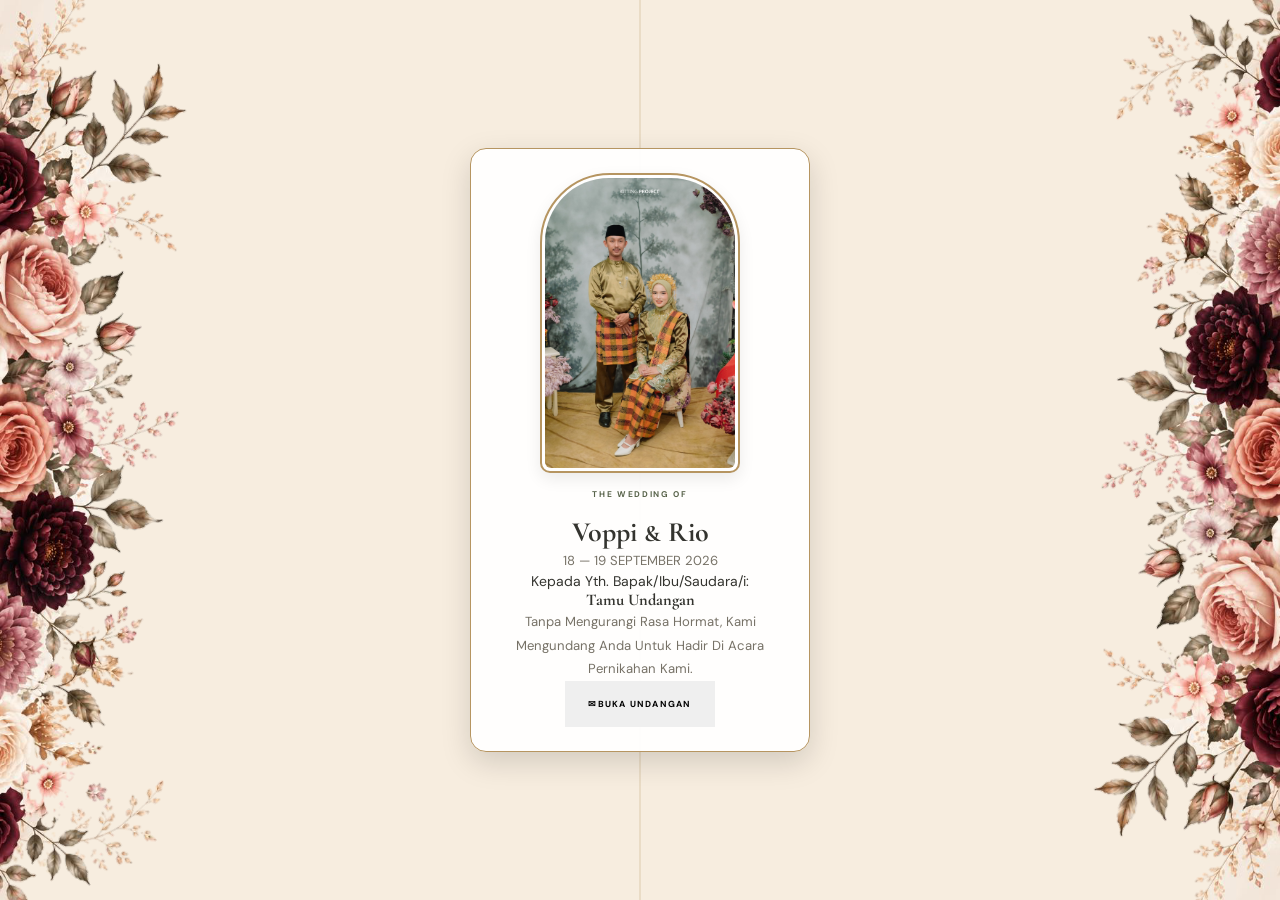
==== commit 95b10613: "Add files via upload" ====
--- a/index.html
+++ b/index.html
@@ -10,16 +10,28 @@
   <link rel="preconnect" href="https://fonts.googleapis.com">
   <link rel="preconnect" href="https://fonts.gstatic.com" crossorigin>
   <link href="https://fonts.googleapis.com/css2?family=Cormorant+Garamond:ital,wght@0,400;0,500;0,600;0,700;1,400&family=DM+Sans:wght@400;500;600&family=Great+Vibes&display=swap" rel="stylesheet">
+  
   <!-- AOS CSS -->
   <link rel="stylesheet" href="https://unpkg.com/aos@next/dist/aos.css" />
+  
+  <!-- Custom CSS -->
   <link rel="stylesheet" href="css/style.css" />
   <link rel="stylesheet" href="css/animation.css" />
   <link rel="stylesheet" href="css/responsive.css" />
 </head>
 <body>
-
+  <!-- Efek Bunga Jatuh -->
+  <div class="falling-petals">
+    <div class="petal"></div>
+    <div class="petal"></div>
+    <div class="petal"></div>
+    <div class="petal"></div>
+    <div class="petal"></div>
+  </div>
+  
+  <!-- Sisa kode undangan kamu... -->
   <!-- ================= GATE OPENING SCREEN ================= -->
-  <div id="gate-screen" class="gate-screen" aria-label="Opening Screen">
+  <div id="gate-screen" class="gate-screen" aria-label="Opening Screen" style="z-index: 100;">
     <!-- Panel Pintu Kiri & Ornamen Bunga Kiri -->
     <div class="gate-panel gate-left">
       <div class="floral-gate floral-gate-left">
@@ -76,26 +88,16 @@
       <div class="floral floral-left"></div>
       <div class="floral floral-right"></div>
       <div class="hero-inner">
-        
-        <!-- 1. Foto Prewedding Utama -->
         <div class="hero-couple-frame">
           <img src="assets/images/couple-hero.jpeg" alt="Voppi & Rio" class="hero-couple-img">
         </div>
-
-        <!-- 2. Label Pembuka -->
         <span class="eyebrow">THE WEDDING OF</span>
-
-        <!-- 3. Tanggal Pernikahan -->
         <p class="hero-date">SABTU, 19 SEPTEMBER 2026</p>
-        
-        <!-- 4. Nama Pengantin 3 Baris Rata Tengah -->
         <h1 class="hero-title">
           <div>Voppi</div>
           <span>&amp;</span>
           <div>Rio</div>
         </h1>
-
-        <!-- 5. Subtitle & Ornamen -->
         <p class="hero-subtitle">Dengan memohon rahmat dan ridho Allah SWT, kami bermaksud mengundang Bapak/Ibu/Saudara/i pada perayaan pernikahan kami.</p>
         <div class="hero-ornament">✦</div>
       </div>
@@ -120,7 +122,6 @@
       </div>
 
       <div class="couple-grid">
-        <!-- Mempelai Wanita -->
         <article class="person-card reveal">
           <div class="portrait portrait-voppi">
             <img src="assets/images/voppi.jpeg" alt="Voppi Semeri" class="portrait-img">
@@ -130,10 +131,8 @@
           <p>Putri dari<br>Bapak Epi Zulpendri (Epen)<br>&amp; Ibu Pita Uli Siregar</p>
         </article>
 
-        <!-- Ampersand -->
         <div class="ampersand reveal">&amp;</div>
 
-        <!-- Mempelai Pria -->
         <article class="person-card reveal">
           <div class="portrait portrait-rio">
             <img src="assets/images/rio.jpeg" alt="Rio Zandre" class="portrait-img">
@@ -196,7 +195,7 @@
       <div class="map-card reveal">
         <div class="map-placeholder">
           <iframe 
-            src="https://www.google.com/maps/embed?pb=!1m18!1m12!1m3!1d63835.3908773893!2d101.58515505!3d-0.418421!2m3!1f0!2f0!3f0!3m2!1i1024!2i768!4f13.1!3m3!1m2!1s0x2e2a45bc7a8f3ca3%3A0x15aa3461901fdaa5!2sTeratak%20Air%20Hitam%2C%20Kec.%20Sentajo%20Raya%2C%20Kabupaten%20Kuantan%20Singingi%2C%20Riau!5e0!3m2!1sid!2sid!4v1787750037945!5m2!1sid!2sid" 
+            src="https://www.google.com/maps/embed?pb=!1m17!1m12!1m3!1d3989.70102862797!2d101.5974920749647!3d-0.43933499955635397!2m3!1f0!2f0!3f0!3m2!1i1024!2i768!4f13.1!3m2!1m1!2zMMKwMjYnMjEuNiJTIDEwMcKwMzYnMDAuMiJF!5e0!3m2!1sid!2sid!4v1788190143074!5m2!1sid!2sid"
             width="600"  
             height="450"
             style="border:0;"
@@ -209,7 +208,7 @@
         <div class="map-info">
           <h3>Kediaman Mempelai Wanita</h3>
           <p>Simpang 3 Jalur Patah<br>Teratak Air Hitam</p>
-          <a class="btn btn-dark" target="_blank" rel="noopener noreferrer" href="https://www.google.com/maps/search/?api=1&query=Teratak+Air+Hitam">BUKA GOOGLE MAPS</a>
+          <a class="btn btn-dark" target="_blank" rel="noopener noreferrer" href="https://maps.app.goo.gl/hJKfLiddWdZHJs3x9">BUKA GOOGLE MAPS</a>
         </div>
       </div>
     </section>
@@ -334,7 +333,6 @@
         </div>
 
         <div class="rekening-grid">
-            <!-- Kartu 1: Bank BRI -->
             <div class="bank-card">
                 <div class="card-top">
                     <span class="bank-name">BANK BRI</span>
@@ -346,7 +344,6 @@
                 <div class="card-holder">Voppi Sesmeri</div>
             </div>
 
-            <!-- Kartu 2: DANA -->
             <div class="bank-card">
                 <div class="card-top">
                     <span class="bank-name">DANA</span>
@@ -359,14 +356,13 @@
             </div>
         </div>
 
-        <!-- Tombol Konfirmasi Bukti Transfer -->
         <div class="confirm-wrap">
             <a href="https://wa.me/6282283267807?text=Halo%20saya%20ingin%20konfirmasi%20hadiah" target="_blank" class="btn-confirm">Konfirmasi Bukti Transfer</a>
         </div>
       </div>
     </section>
 
-   <!-- Thank You Section -->
+    <!-- Thank You Section -->
     <section id="thanks" class="section thanks-section">
       <div class="section-inner reveal">
         <p class="thanks-text">
@@ -377,7 +373,6 @@
         
         <p class="thanks-subtext">Kami yang berbahagia</p>
 
-        <!-- Nama Keluarga Besar Kedua Mempelai -->
         <div class="family-grid">
           <div class="family-item">
             <strong>Keluarga</strong>
@@ -391,7 +386,6 @@
           </div>
         </div>
 
-        <!-- Watermark / Footer Info -->
         <div class="thanks-footer">
           <p class="watermark">By KA Undangan (0895-4250-07373)</p>
           
@@ -399,78 +393,58 @@
             <img src="assets/images/logo-ra.png" alt="NK Logo" class="brand-logo-img">
           </div>
 
-          <p class="music-info">Music:<br><span> Nuca - Masa Ini, Nanti,Dan Masa Indah Lainnya</span></p>
-        </div>
-      </div>
-    </section>
+          <p class="music-info">Music:<br><span> Nuca - Masa Ini, Nanti, Dan Masa Indah Lainnya</span></p>
+        </div>
+      </div>
+    </section>
+
+  </main> <!-- Penutup tag main utama yang sebelumnya kurang -->
 
   <!-- Navigation Bar Bottom -->
   <nav id="bottom-nav" class="bottom-nav" aria-label="Navigasi undangan">
     <div class="nav-scroll-container">
       <a href="#home" class="nav-item active">
-        <span class="nav-icon">
-          <svg width="20" height="20" viewBox="0 0 24 24" fill="none" stroke="currentColor" stroke-width="1.8" stroke-linecap="round" stroke-linejoin="round"><path d="M3 9l9-7 9 7v11a2 2 0 0 1-2 2H5a2 2 0 0 1-2-2z"></path><polyline points="9 22 9 12 15 12 15 22"></polyline></svg>
-        </span>
+        <span class="nav-icon"><svg width="20" height="20" viewBox="0 0 24 24" fill="none" stroke="currentColor" stroke-width="1.8" stroke-linecap="round" stroke-linejoin="round"><path d="M3 9l9-7 9 7v11a2 2 0 0 1-2 2H5a2 2 0 0 1-2-2z"></path><polyline points="9 22 9 12 15 12 15 22"></polyline></svg></span>
         <small>Home</small>
       </a>
       <a href="#quotes" class="nav-item">
-        <span class="nav-icon">
-          <svg width="20" height="20" viewBox="0 0 24 24" fill="none" stroke="currentColor" stroke-width="1.8" stroke-linecap="round" stroke-linejoin="round"><path d="M20.84 4.61a5.5 5.5 0 0 0-7.78 0L12 5.67l-1.06-1.06a5.5 5.5 0 0 0-7.78 7.78l1.06 1.06L12 21.23l7.78-7.78 1.06-1.06a5.5 5.5 0 0 0 0-7.78z"></path></svg>
-        </span>
+        <span class="nav-icon"><svg width="20" height="20" viewBox="0 0 24 24" fill="none" stroke="currentColor" stroke-width="1.8" stroke-linecap="round" stroke-linejoin="round"><path d="M20.84 4.61a5.5 5.5 0 0 0-7.78 0L12 5.67l-1.06-1.06a5.5 5.5 0 0 0-7.78 7.78l1.06 1.06L12 21.23l7.78-7.78 1.06-1.06a5.5 5.5 0 0 0 0-7.78z"></path></svg></span>
         <small>Quotes</small>
       </a>
       <a href="#couple" class="nav-item">
-        <span class="nav-icon">
-          <svg width="20" height="20" viewBox="0 0 24 24" fill="none" stroke="currentColor" stroke-width="1.8" stroke-linecap="round" stroke-linejoin="round"><path d="M17 21v-2a4 4 0 0 0-4-4H5a4 4 0 0 0-4 4v2"></path><circle cx="9" cy="7" r="4"></circle><path d="M23 21v-2a4 4 0 0 0-3-3.87"></path><path d="M16 3.13a4 4 0 0 1 0 7.75"></path></svg>
-        </span>
+        <span class="nav-icon"><svg width="20" height="20" viewBox="0 0 24 24" fill="none" stroke="currentColor" stroke-width="1.8" stroke-linecap="round" stroke-linejoin="round"><path d="M17 21v-2a4 4 0 0 0-4-4H5a4 4 0 0 0-4 4v2"></path><circle cx="9" cy="7" r="4"></circle><path d="M23 21v-2a4 4 0 0 0-3-3.87"></path><path d="M16 3.13a4 4 0 0 1 0 7.75"></path></svg></span>
         <small>Mempelai</small>
       </a>
       <a href="#event" class="nav-item">
-        <span class="nav-icon">
-          <svg width="20" height="20" viewBox="0 0 24 24" fill="none" stroke="currentColor" stroke-width="1.8" stroke-linecap="round" stroke-linejoin="round"><rect x="3" y="4" width="18" height="18" rx="2" ry="2"></rect><line x1="16" y1="2" x2="16" y2="6"></line><line x1="8" y1="2" x2="8" y2="6"></line><line x1="3" y1="10" x2="21" y2="10"></line></svg>
-        </span>
+        <span class="nav-icon"><svg width="20" height="20" viewBox="0 0 24 24" fill="none" stroke="currentColor" stroke-width="1.8" stroke-linecap="round" stroke-linejoin="round"><rect x="3" y="4" width="18" height="18" rx="2" ry="2"></rect><line x1="16" y1="2" x2="16" y2="6"></line><line x1="8" y1="2" x2="8" y2="6"></line><line x1="3" y1="10" x2="21" y2="10"></line></svg></span>
         <small>Acara</small>
       </a>
       <a href="#countdown" class="nav-item">
-        <span class="nav-icon">
-          <svg width="20" height="20" viewBox="0 0 24 24" fill="none" stroke="currentColor" stroke-width="1.8" stroke-linecap="round" stroke-linejoin="round"><circle cx="12" cy="12" r="10"></circle><polyline points="12 6 12 12 16 14"></polyline></svg>
-        </span>
+        <span class="nav-icon"><svg width="20" height="20" viewBox="0 0 24 24" fill="none" stroke="currentColor" stroke-width="1.8" stroke-linecap="round" stroke-linejoin="round"><circle cx="12" cy="12" r="10"></circle><polyline points="12 6 12 12 16 14"></polyline></svg></span>
         <small>Menuju Acara</small>
       </a>
       <a href="#maps" class="nav-item">
-        <span class="nav-icon">
-          <svg width="20" height="20" viewBox="0 0 24 24" fill="none" stroke="currentColor" stroke-width="1.8" stroke-linecap="round" stroke-linejoin="round"><path d="M21 10c0 7-9 13-9 13s-9-6-9-13a9 9 0 0 1 18 0z"></path><circle cx="12" cy="10" r="3"></circle></svg>
-        </span>
+        <span class="nav-icon"><svg width="20" height="20" viewBox="0 0 24 24" fill="none" stroke="currentColor" stroke-width="1.8" stroke-linecap="round" stroke-linejoin="round"><path d="M21 10c0 7-9 13-9 13s-9-6-9-13a9 9 0 0 1 18 0z"></path><circle cx="12" cy="10" r="3"></circle></svg></span>
         <small>Lokasi</small>
       </a>
       <a href="#rsvp" class="nav-item">
-        <span class="nav-icon">
-          <svg width="20" height="20" viewBox="0 0 24 24" fill="none" stroke="currentColor" stroke-width="1.8" stroke-linecap="round" stroke-linejoin="round"><path d="M4 4h16c1.1 0 2 .9 2 2v12c0 1.1-.9 2-2 2H4c-1.1 0-2-.9-2-2V6c0-1.1.9-2 2-2z"></path><polyline points="22,6 12,13 2,6"></polyline></svg>
-        </span>
+        <span class="nav-icon"><svg width="20" height="20" viewBox="0 0 24 24" fill="none" stroke="currentColor" stroke-width="1.8" stroke-linecap="round" stroke-linejoin="round"><path d="M4 4h16c1.1 0 2 .9 2 2v12c0 1.1-.9 2-2 2H4c-1.1 0-2-.9-2-2V6c0-1.1.9-2 2-2z"></path><polyline points="22,6 12,13 2,6"></polyline></svg></span>
         <small>RSVP</small>
       </a>
       <a href="#story" class="nav-item">
-        <span class="nav-icon">
-          <svg width="20" height="20" viewBox="0 0 24 24" fill="none" stroke="currentColor" stroke-width="1.8" stroke-linecap="round" stroke-linejoin="round"><path d="M4 19.5A2.5 2.5 0 0 1 6.5 17H20"></path><path d="M6.5 2H20v20H6.5A2.5 2.5 0 0 1 4 19.5v-15A2.5 2.5 0 0 1 6.5 2z"></path></svg>
-        </span>
+        <span class="nav-icon"><svg width="20" height="20" viewBox="0 0 24 24" fill="none" stroke="currentColor" stroke-width="1.8" stroke-linecap="round" stroke-linejoin="round"><path d="M4 19.5A2.5 2.5 0 0 1 6.5 17H20"></path><path d="M6.5 2H20v20H6.5A2.5 2.5 0 0 1 4 19.5v-15A2.5 2.5 0 0 1 6.5 2z"></path></svg></span>
         <small>Kisah</small>
       </a>
       <a href="#gallery" class="nav-item">
-        <span class="nav-icon">
-          <svg width="20" height="20" viewBox="0 0 24 24" fill="none" stroke="currentColor" stroke-width="1.8" stroke-linecap="round" stroke-linejoin="round"><rect x="3" y="3" width="18" height="18" rx="2" ry="2"></rect><circle cx="8.5" cy="8.5" r="1.5"></circle><polyline points="21 15 16 10 5 21"></polyline></svg>
-        </span>
+        <span class="nav-icon"><svg width="20" height="20" viewBox="0 0 24 24" fill="none" stroke="currentColor" stroke-width="1.8" stroke-linecap="round" stroke-linejoin="round"><rect x="3" y="3" width="18" height="18" rx="2" ry="2"></rect><circle cx="8.5" cy="8.5" r="1.5"></circle><polyline points="21 15 16 10 5 21"></polyline></svg></span>
         <small>Galeri</small>
       </a>
       <a href="#gift" class="nav-item">
-        <span class="nav-icon">
-          <svg width="20" height="20" viewBox="0 0 24 24" fill="none" stroke="currentColor" stroke-width="1.8" stroke-linecap="round" stroke-linejoin="round"><polyline points="20 12 20 22 4 22 4 12"></polyline><rect x="2" y="7" width="20" height="5"></rect><line x1="12" y1="22" x2="12" y2="7"></line><path d="M12 7H7.5a2.5 2.5 0 0 1 0-5C11 2 12 7 12 7z"></path><path d="M12 7h4.5a2.5 2.5 0 0 0 0-5C13 2 12 7 12 7z"></path></svg>
-        </span>
+        <span class="nav-icon"><svg width="20" height="20" viewBox="0 0 24 24" fill="none" stroke="currentColor" stroke-width="1.8" stroke-linecap="round" stroke-linejoin="round"><polyline points="20 12 20 22 4 22 4 12"></polyline><rect x="2" y="7" width="20" height="5"></rect><line x1="12" y1="22" x2="12" y2="7"></line><path d="M12 7H7.5a2.5 2.5 0 0 1 0-5C11 2 12 7 12 7z"></path><path d="M12 7h4.5a2.5 2.5 0 0 0 0-5C13 2 12 7 12 7z"></path></svg></span>
         <small>Hadiah</small>
       </a>
       <a href="#thanks" class="nav-item">
-        <span class="nav-icon">
-          <svg width="20" height="20" viewBox="0 0 24 24" fill="none" stroke="currentColor" stroke-width="1.8" stroke-linecap="round" stroke-linejoin="round"><path d="M14 9V5a3 3 0 0 0-3-3l-4 9v11h11.28a2 2 0 0 0 2-1.7l1.38-9a2 2 0 0 0-2-2.3zM7 22H4a2 2 0 0 1-2-2v-7a2 2 0 0 1 2-2h3"></path></svg>
-        </span>
+        <span class="nav-icon"><svg width="20" height="20" viewBox="0 0 24 24" fill="none" stroke="currentColor" stroke-width="1.8" stroke-linecap="round" stroke-linejoin="round"><path d="M14 9V5a3 3 0 0 0-3-3l-4 9v11h11.28a2 2 0 0 0 2-1.7l1.38-9a2 2 0 0 0-2-2.3zM7 22H4a2 2 0 0 1-2-2v-7a2 2 0 0 1 2-2h3"></path></svg></span>
         <small>Penutup</small>
       </a>
     </div>
--- a/css/style.css
+++ b/css/style.css
@@ -69,6 +69,12 @@
     overflow: hidden;
 }
 
+/* Mengatur ukuran khusus untuk foto pengantin di halaman opening */
+.gate-center-card .gate-frame.hero-couple-frame {
+    width: 200px !important;  /* Lebar frame foto (bisa diubah sesuai selera) */
+    height: 300px !important; /* Tinggi frame foto */
+}
+
 button,
 input,
 textarea,
@@ -178,7 +184,7 @@
 .gate-center-card {
     position: relative;
     z-index: 20; /* Lebih tinggi dari z-index bunga (2) & pintu (1) */
-    width: min(85%, 340px);
+    width: min(100%, 340px);
     padding: 24px 18px;
     background: rgba(255, 255, 255, 0.95);
     border: 1px solid #b69561;
@@ -1429,8 +1435,8 @@
 }
 /* Frame Kotak Rounded Square */
 .brand-logo-frame {
-    width: 55px;
-    height: 55px;
+    width: 80px;
+    height: 80px;
     border-radius: 12px; /* Sudut melengkung (rounded square) */
     overflow: hidden;
     box-shadow: 0 2px 8px rgba(0, 0, 0, 0.1); /* Bayangan halus */
@@ -1517,4 +1523,49 @@
     background: linear-gradient(180deg, rgba(251, 247, 239, 0.85), rgba(251, 247, 239, 0.85)),
                 url("../assets/images/background.png") center/cover no-repeat; /* Sesuaikan nama file gambarmu */
     padding: 80px 20px; 
-}+}
+
+/* Efek Kelopak Bunga Mengikuti Gambar Asli */
+.falling-petals {
+  position: fixed;
+  top: 0;
+  left: 0;
+  width: 100%;
+  height: 100%;
+  pointer-events: none;
+  z-index: 99;
+  overflow: hidden;
+}
+
+.petal {
+  position: absolute;
+  top: -10%;
+  background-image: url('../assets/images/flower-petal.png');
+  background-size: cover;
+  background-position: center;
+  border-radius: 50% 20% 50% 20%; /* Biar bentuknya melengkung natural ala kelopak bunga */
+  opacity: 0.75;
+  box-shadow: 0 2px 5px rgba(0,0,0,0.1);
+  animation: fall linear infinite;
+}
+
+@keyframes fall {
+  0% {
+    transform: translateY(0) translateX(0) rotate(0deg);
+    opacity: 0.8;
+  }
+  50% {
+    transform: translateY(50vh) translateX(40px) rotate(180deg);
+  }
+  100% {
+    transform: translateY(110vh) translateX(-30px) rotate(360deg);
+    opacity: 0;
+  }
+}
+
+/* Ukuran kelopak dibuat pas, tidak terlalu besar supaya tetap manis */
+.petal:nth-child(1) { width: 24px; height: 30px; left: 10%; animation-duration: 7s; animation-delay: 0s; }
+.petal:nth-child(2) { width: 18px; height: 24px; left: 30%; animation-duration: 10s; animation-delay: 2s; }
+.petal:nth-child(3) { width: 28px; height: 35px; left: 50%; animation-duration: 6s; animation-delay: 1s; }
+.petal:nth-child(4) { width: 20px; height: 26px; left: 70%; animation-duration: 8s; animation-delay: 3s; }
+.petal:nth-child(5) { width: 22px; height: 28px; left: 88%; animation-duration: 9s; animation-delay: 1.5s; }
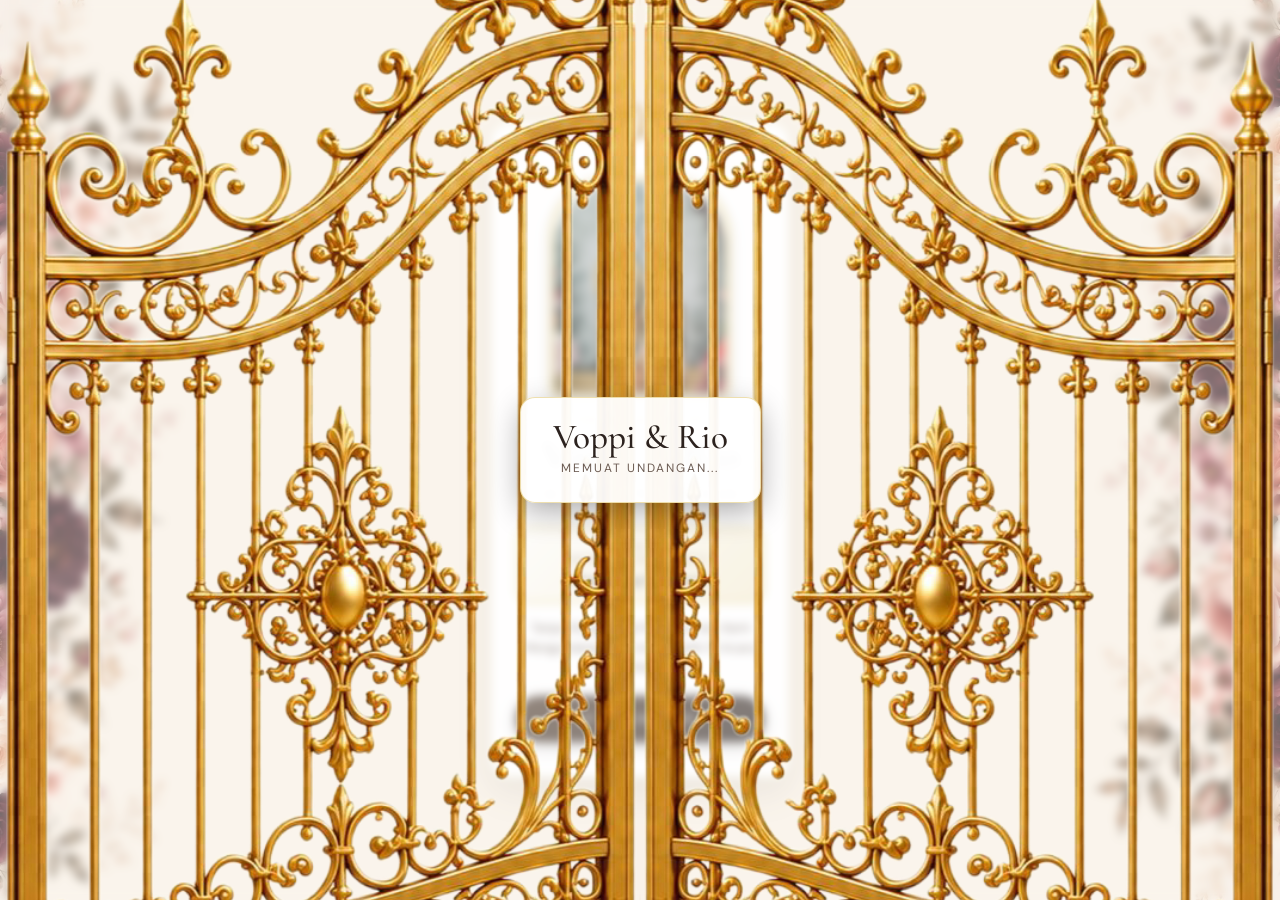
==== commit 293722e5: "Add files via upload" ====
--- a/index.html
+++ b/index.html
@@ -28,47 +28,62 @@
     <div class="petal"></div>
     <div class="petal"></div>
   </div>
+
+ <!-- INTRO GERBANG DUA SISI -->
+<div id="intro-gate" class="intro-gate-screen">
+    <div class="intro-panel intro-gate-left">
+        <img src="assets/images/gerbang-kiri.png" alt="Gerbang Kiri" class="intro-gate-img">
+    </div>
+    <div class="intro-panel intro-gate-right">
+        <img src="assets/images/gerbang-kanan.png" alt="Gerbang Kanan" class="intro-gate-img">
+    </div>
+    <div class="intro-center-content">
+        <h2 class="intro-monogram">Voppi & Rio</h2>
+        <p class="intro-text">Memuat Undangan...</p>
+    </div>
+</div>
+
+<!-- ================= GATE OPENING SCREEN ================= -->
+<div id="gate-screen" class="gate-screen" aria-label="Opening Screen" style="z-index: 100;">
   
-  <!-- Sisa kode undangan kamu... -->
-  <!-- ================= GATE OPENING SCREEN ================= -->
-  <div id="gate-screen" class="gate-screen" aria-label="Opening Screen" style="z-index: 100;">
-    <!-- Panel Pintu Kiri & Ornamen Bunga Kiri -->
-    <div class="gate-panel gate-left">
-      <div class="floral-gate floral-gate-left">
-        <img src="assets/images/floral-left.png" alt="Flower Ornament Left" class="flower-img" onerror="this.style.display='none'">
+  <!-- Panel Pintu Kiri -->
+  <div class="gate-panel gate-left">
+    <div class="floral-gate floral-gate-left">
+      <img src="assets/images/floral-left.png" alt="Flower Ornament Left" class="flower-img" onerror="this.style.display='none'">
+    </div>
+  </div>
+
+  <!-- Panel Pintu Kanan -->
+  <div class="gate-panel gate-right">
+    <div class="floral-gate floral-gate-right">
+      <img src="assets/images/floral-right.png" alt="Flower Ornament Right" class="flower-img" onerror="this.style.display='none'">
+    </div>
+  </div>
+
+  <!-- Kartu Tengah (Utuh, Tombol Normal, Bergerak Terbelah saat Dibuka) -->
+  <div class="gate-center-card">
+    <div class="gate-header-ring">
+      <div class="hero-couple-frame gate-frame">
+        <img src="assets/images/couple-hero.jpeg" alt="Voppi & Rio" class="hero-couple-img">
       </div>
     </div>
     
-    <!-- Panel Pintu Kanan & Ornamen Bunga Kanan -->
-    <div class="gate-panel gate-right">
-      <div class="floral-gate floral-gate-right">
-        <img src="assets/images/floral-right.png" alt="Flower Ornament Right" class="flower-img" onerror="this.style.display='none'">
-      </div>
-    </div>
-
-    <!-- Konten Tengah Gate Opening -->
-    <div class="gate-center-card">
-      <div class="gate-header-ring">
-        <div class="hero-couple-frame gate-frame">
-          <img src="assets/images/couple-hero.jpeg" alt="Voppi & Rio" class="hero-couple-img">
-        </div>
-      </div>
-      
-      <span class="eyebrow">THE WEDDING OF</span>
-      <h1 class="gate-title">Voppi <small>&amp;</small> Rio</h1>
-      <p class="gate-date">18 — 19 SEPTEMBER 2026</p>
-      
-      <div class="guest-greeting-box">
-        <span class="guest-label">Kepada Yth. Bapak/Ibu/Saudara/i:</span>
-        <h3 id="guest-name-placeholder" class="guest-name">Tamu Undangan</h3>
-      </div>
-
-      <p class="gate-instruction">Tanpa Mengurangi Rasa Hormat, Kami Mengundang Anda Untuk Hadir Di Acara Pernikahan Kami.</p>
-      <button id="enter-btn" class="btn btn-open" type="button">
-        <span class="btn-icon">✉</span> BUKA UNDANGAN
-      </button>
-    </div>
+    <span class="eyebrow">THE WEDDING OF</span>
+    <h1 class="gate-title">Voppi <small>&amp;</small> Rio</h1>
+    <p class="gate-date">18 — 19 SEPTEMBER 2026</p>
+    
+    <div class="guest-greeting-box">
+      <span class="guest-label">Kepada Yth. Bapak/Ibu/Saudara/i:</span>
+      <h3 id="guest-name">Tamu Undangan</h3>
+    </div>
+
+    <p class="gate-instruction">Tanpa Mengurangi Rasa Hormat, Kami Mengundang Anda Untuk Hadir Di Acara Pernikahan Kami.</p>
+    <button id="enter-btn" class="btn btn-open" type="button">
+      <span class="btn-icon">✉</span> BUKA UNDANGAN
+    </button>
   </div>
+
+</div>
 
   <!-- Audio Background -->
   <audio id="wedding-audio" loop preload="auto">
@@ -158,7 +173,7 @@
           <h3>Jumat, 18 September 2026</h3>
           <p class="event-time">09.00 WIB — selesai</p>
           <p>Kediaman Mempelai Wanita<br>Simpang 3 Jalur Patah<br>Teratak Air Hitam</p>
-          <a class="btn btn-outline" target="_blank" rel="noopener noreferrer" href="https://www.google.com/maps/search/?api=1&query=Teratak+Air+Hitam">LIHAT LOKASI</a>
+          <a class="btn btn-outline" target="_blank" rel="noopener noreferrer" href="https://maps.app.goo.gl/hJKfLiddWdZHJs3x9">LIHAT LOKASI</a>
         </article>
 
         <article class="event-card reveal">
@@ -167,7 +182,7 @@
           <h3>Sabtu, 19 September 2026</h3>
           <p class="event-time">11.00 WIB — selesai</p>
           <p>Kediaman Mempelai Wanita<br>Simpang 3 Jalur Patah<br>Teratak Air Hitam</p>
-          <a class="btn btn-outline" target="_blank" rel="noopener noreferrer" href="https://www.google.com/maps/search/?api=1&query=Teratak+Air+Hitam">LIHAT LOKASI</a>
+          <a class="btn btn-outline" target="_blank" rel="noopener noreferrer" href="https://maps.app.goo.gl/hJKfLiddWdZHJs3x9">LIHAT LOKASI</a>
         </article>
       </div>
     </section>
@@ -269,23 +284,37 @@
       <div class="timeline">
         <article class="timeline-item reveal">
           <span>2019</span>
-          <div><h3>Pertemuan Pertama</h3><p>Pertemuan awal yang menjadi awal mula jalinan cerita kami.</p></div>
-        </article>
+          <div class="timeline-content">
+            <h3>Pertemuan Pertama</h3>
+            <p>Tak ada yang kebetulan dalam hidup. Awalnya kami hanya dua orang asing yang dipertemukan pada sebuah kesempatan sederhana di Kampus ITB Indragiri Rengat sebagai maba. Sapaan singkat itu ternyata menjadi awal dari cerita panjang yang tak pernah kami bayangkan.</p>
+          </div>
+        </article>
+        
         <article class="timeline-item reveal">
-          <span>2021</span>
-          <div><h3>Menjalin Hubungan</h3><p>Memutuskan untuk berkomitmen dan berjalan bersama menghadapi harinya.</p></div>
-        </article>
-        <article class="timeline-item reveal">
-          <span>2025</span>
-          <div><h3>Lamaran</h3><p>Momen berharga saat niat suci diutarakan di hadapan kedua keluarga.</p></div>
-        </article>
+          <span>2022</span>
+          <div class="timeline-content">
+            <h3>Menjalin Hubungan</h3>
+            <p>Seiring berjalannya waktu, kami mulai mengenal satu sama lain lebih dalam, pada saat kami KKN di desa Harapan jaya. Obrolan kecil berubah menjadi tawa panjang, dan pertemuan singkat berubah menjadi kebersamaan yang selalu kami nantikan. Perjalanan ini mengajarkan kami arti kesabaran, keikhlasan, dan betapa indahnya menemukan seseorang yang membuat hati merasa pulang. Dari situlah kami yakin bahwa inilah cinta yang ingin kami jaga selamanya.</p>
+          </div>
+        </article>
+        
         <article class="timeline-item reveal">
           <span>2026</span>
-          <div><h3>Pernikahan</h3><p>Mengikat janji suci dan memulai babak kehidupan baru bersama.</p></div>
-        </article>
-      </div>
-    </section>
-
+          <div class="timeline-content">
+            <h3>Lamaran</h3>
+            <p>Hingga tiba saatnya pada tanggal 21 Juli 2026 Rio datang membawa keluarganya untuk mengungkapkan keseriusannya. Momen berharga dengan sederhana namun penuh makna, Rio menyampaikan niat suci di hadapan kedua keluarga besar.</p>
+          </div>
+        </article>
+        
+        <article class="timeline-item reveal">
+          <span>2026</span>
+          <div class="timeline-content">
+            <h3>Pernikahan</h3>
+            <p>Dan kini tibalah kami pada babak baru kehidupan. Dengan penuh syukur kami mengundang keluarga dan sahabat, untuk menjadi saksi bersatunya dua hati dalam ikatan suci pernikahan, tepat di hari ulang tahun Voppi pada tanggal 18 September 2026.</p>
+          </div>
+        </article>
+      </div>
+    </section>
     <!-- Gallery Section -->
     <section id="gallery" class="section gallery-section">
       <div class="section-heading reveal">
@@ -386,18 +415,40 @@
           </div>
         </div>
 
-        <div class="thanks-footer">
-          <p class="watermark">By KA Undangan (0895-4250-07373)</p>
-          
-          <div class="brand-logo-frame">
-            <img src="assets/images/logo-ra.png" alt="NK Logo" class="brand-logo-img">
-          </div>
-
-          <p class="music-info">Music:<br><span> Nuca - Masa Ini, Nanti, Dan Masa Indah Lainnya</span></p>
-        </div>
-      </div>
-    </section>
-
+       <!-- Masukkan link FontAwesome di bagian <head> index.html kamu jika belum ada -->
+<!-- <link rel="stylesheet" href="https://cdnjs.cloudflare.com/ajax/libs/font-awesome/6.4.0/css/all.min.css"> -->
+
+<div class="thanks-footer">
+    <p class="watermark">Created by Collaboration:</p>
+    
+    <!-- Kolaborasi Logo -->
+    <div class="collap-logos">
+        <div class="brand-logo-frame">
+            <img src="assets/images/logo-ra.png" alt="Logo Kamu" class="brand-logo-img">
+        </div>
+        <span class="collap-symbol">×</span>
+        <div class="brand-logo-frame">
+            <img src="assets/images/logo-anteiev.jpeg" alt="Logo Tante" class="brand-logo-img">
+        </div>
+    </div>
+    
+    <!-- Teks Nama Kolaborasi -->
+    <p class="collap-name">Khairunnisa Azzahra &times; Chairil Print Rumbai</p>
+
+    <!-- Tombol Kontak (Instagram & WhatsApp) -->
+    <div class="footer-contacts">
+        <a href="https://www.instagram.com/khrnnsazzhra_?igsi=MWU2bndrdDEzdG1zcQ==" target="_blank" class="footer-contact-btn ig-btn">
+            <i class="fa-brands fa-instagram"></i>
+            <span>@khrnnsaazzhra_</span>
+        </a>
+        <a href="https://wa.me/6282171752203" target="_blank" class="footer-contact-btn wa-btn">
+            <i class="fa-brands fa-whatsapp"></i>
+            <span>0821-7175-2203</span>
+        </a>
+    </div>
+
+    <p class="music-info" style="margin-top: 12px;">Music: Nusa - Masa Ini, Nanti, Dan Masa Indah Lainnya</p>
+</div>
   </main> <!-- Penutup tag main utama yang sebelumnya kurang -->
 
   <!-- Navigation Bar Bottom -->
@@ -450,6 +501,27 @@
     </div>
   </nav>
 
+  <script>
+    function getQueryParam(variable) {
+        var query = window.location.search.substring(1);
+        var vars = query.split("&");
+        for (var i = 0; i < vars.length; i++) {
+            var pair = vars[i].split("=");
+            if (pair[0] === variable) {
+                return decodeURIComponent(pair[1].replace(/\+/g, '%20'));
+            }
+        }
+        return null;
+    }
+
+    var guestName = getQueryParam('to');
+    if (guestName) {
+        document.getElementById('guest-name').innerText = guestName;
+    } else {
+        document.getElementById('guest-name').innerText = "Bapak/Ibu/Saudara/i";
+    }
+</script>
+
   <!-- Lightbox Gallery Popup -->
   <div id="lightbox" class="lightbox" onclick="closeLightbox()">
     <span class="lightbox-close">&times;</span>
--- a/css/style.css
+++ b/css/style.css
@@ -52,7 +52,6 @@
 }
 
 body {
-    min-height: 100%;
     overflow-x: hidden;
     background:
         radial-gradient(circle at top, rgba(255, 255, 255, .8), transparent 35%),
@@ -69,12 +68,6 @@
     overflow: hidden;
 }
 
-/* Mengatur ukuran khusus untuk foto pengantin di halaman opening */
-.gate-center-card .gate-frame.hero-couple-frame {
-    width: 200px !important;  /* Lebar frame foto (bisa diubah sesuai selera) */
-    height: 300px !important; /* Tinggi frame foto */
-}
-
 button,
 input,
 textarea,
@@ -116,6 +109,106 @@
     overflow: hidden;
     visibility: hidden;
 }
+
+/* =====================================================
+   INTRO GATE SCREEN - DUA GAMBAR TERPISAH
+===================================================== */
+.intro-gate-screen {
+    position: fixed;
+    inset: 0;
+    z-index: 999999;
+    display: flex;
+    align-items: center;
+    justify-content: center;
+    /* Mengubah background jadi transparan atau semi-transparan putih */
+    background-color: rgba(255, 255, 255, 0.4); 
+    backdrop-filter: blur(5px); /* Opsional: memberikan efek blur elegan di belakang gerbang */
+    overflow: hidden;
+}
+.intro-panel {
+    position: absolute;
+    top: 0;
+    bottom: 0;
+    width: 50%;
+    height: 100%;
+    z-index: 2;
+    transition: transform 1.2s cubic-bezier(0.77, 0, 0.175, 1);
+    overflow: hidden;
+}
+
+.intro-gate-left {
+    left: 0;
+}
+
+.intro-gate-right {
+    right: 0;
+}
+
+/* Mengatur gambar gerbang agar pas memenuhi tinggi layar */
+.intro-gate-img {
+    position: absolute;
+    top: 0;
+    height: 100%;
+    width: 100%;
+    object-fit: cover; /* Menyesuaikan ukuran agar menutupi area tanpa gepeng */
+}
+
+.intro-gate-left .intro-gate-img {
+    right: 0;
+    object-position: right center;
+}
+
+.intro-gate-right .intro-gate-img {
+    left: 0;
+    object-position: left center;
+}
+
+.intro-center-content {
+    position: relative;
+    z-index: 3;
+    text-align: center;
+    background: rgba(255, 255, 255, 0.95);
+    padding: 22px 32px;
+    border-radius: 15px;
+    border: 1px solid rgba(212, 175, 55, 0.4);
+    box-shadow: 0 10px 30px rgba(0,0,0,0.3);
+    transition: opacity 0.4s ease;
+}
+
+.intro-monogram {
+    font-family: 'Cormorant Garamond', serif;
+    font-size: 2.2rem;
+    color: #2c221e;
+    margin: 0 0 5px 0;
+}
+
+.intro-text {
+    font-size: 0.75rem;
+    letter-spacing: 2px;
+    text-transform: uppercase;
+    color: #6b5b52;
+    margin: 0;
+}
+
+/* Animasi saat gerbang terbuka otomatis setelah beberapa detik */
+body.intro-opened .intro-gate-left {
+    transform: translateX(-100%);
+}
+
+body.intro-opened .intro-gate-right {
+    transform: translateX(100%);
+}
+
+body.intro-opened .intro-center-content {
+    opacity: 0;
+    transform: scale(0.9);
+    transition: transform 0.4s ease, opacity 0.4s ease;
+}
+
+body.intro-opened.remove-intro-gate .intro-gate-screen {
+    display: none;
+}
+
 /* =====================================================
    FIX GATE SCREEN & FLORAL POSITIONING
 ===================================================== */
@@ -131,7 +224,6 @@
     overflow: hidden;
 }
 
-/* Panel Pintu Kiri dan Kanan */
 .gate-panel {
     position: absolute;
     top: 0;
@@ -154,12 +246,11 @@
     border-left: 1px solid rgba(182, 149, 97, 0.2);
 }
 
-/* 1. PERBAIKAN BUNGA: Diberi batas lebar agar tidak menutupi tengah */
 .floral-gate {
     position: absolute;
     top: 0;
     bottom: 0;
-    width: 40%; /* Hanya memenuhi 40% dari panel pintunya */
+    width: 40%;
     height: 100%;
     pointer-events: none;
     z-index: 2;
@@ -167,10 +258,14 @@
 
 .floral-gate-left {
     left: 0;
+    animation: swayLeft 6s ease-in-out infinite;
+    transform-origin: top left;
 }
 
 .floral-gate-right {
     right: 0;
+    animation: swayRight 6s ease-in-out infinite;
+    transform-origin: top right;
 }
 
 .flower-img {
@@ -180,23 +275,163 @@
     object-position: center;
 }
 
-/* 2. PERBAIKAN KARTU TENGAH: Dipastikan berada di paling depan */
+.gate-center-wrapper {
+    position: absolute;
+    top: 50%;
+    left: 50%;
+    transform: translate(-50%, -50%);
+    width: 90%;
+    max-width: 300px;
+    z-index: 10;
+    display: flex;
+    justify-content: center;
+    align-items: center;
+    pointer-events: none;
+    overflow: visible; /* Memastikan ornamen yang keluar batas card tidak terpotong */
+}
+
 .gate-center-card {
     position: relative;
-    z-index: 20; /* Lebih tinggi dari z-index bunga (2) & pintu (1) */
-    width: min(100%, 340px);
-    padding: 24px 18px;
+    z-index: 10;
     background: rgba(255, 255, 255, 0.95);
-    border: 1px solid #b69561;
-    border-radius: 16px;
-    box-shadow: 0 10px 30px rgba(0, 0, 0, 0.15);
+    /* Padding atas ditambah agar card lebih panjang ke atas */
+    padding: 55px 25px 35px 25px; 
+    border-radius: 20px;
+    box-shadow: 0 15px 35px rgba(0, 0, 0, 0.1);
+    width: 100%;
+    max-width: 300px;
     text-align: center;
-    display: flex;
-    flex-direction: column;
+    border: 1px solid rgba(212, 175, 55, 0.3);
+    backdrop-filter: blur(10px);
+    pointer-events: auto;
+    transition: transform 1.2s cubic-bezier(0.77, 0, 0.175, 1), opacity 0.8s ease;
+    overflow: visible;
+}
+
+/* Tambahan styling jika kamu ingin menyisipkan ornamen bunga persis di atas card */
+.gate-center-card::before {
+    content: '';
+    position: absolute;
+    top: -25px; /* Mengeluarkan ornamen ke atas card */
+    left: 50%;
+    transform: translateX(-50%);
+    width: 80px;
+    height: 60px;
+    background-image: url('../assets/images/cincin.png'); /* Sesuaikan path gambar bunga kamu jika ada */
+    background-size: contain;
+    background-repeat: no-repeat;
+    background-position: center;
+    z-index: 11;
+}
+
+.gate-center-card .hero-couple-frame {
+    width: 180px;
+    height: 220px;
+    margin: 0 auto 15px auto;
+    border-radius: 60px 60px 10px 10px;
+    overflow: hidden;
+    border: 2px solid #d4af37;
+    box-shadow: 0 5px 15px rgba(0, 0, 0, 0.1);
+}
+
+.gate-center-card .hero-couple-img {
+    width: 100%;
+    height: 100%;
+    object-fit: cover;
+}
+
+.gate-center-card .eyebrow {
+    font-size: 11px;
+    letter-spacing: 3px;
+    color: #8c7355;
+    text-transform: uppercase;
+    margin-bottom: 5px;
+    display: block;
+}
+
+.gate-title {
+    font-family: 'Cormorant Garamond', serif;
+    font-size: 2.5rem;
+    color: #2c221e;
+    font-weight: 600;
+    margin: 5px 0;
+    line-height: 1.1;
+}
+
+.gate-title small {
+    font-family: 'Great Vibes', cursive;
+    font-size: 1.8rem;
+    color: #d4af37;
+    display: inline-block;
+    margin: 0 5px;
+}
+
+.gate-date {
+    font-size: 0.85rem;
+    letter-spacing: 1.5px;
+    color: #5a4a42;
+    margin-bottom: 20px;
+    font-weight: 500;
+}
+
+.guest-greeting-box {
+    background: linear-gradient(135deg, #fdfbf7 0%, #f4ebd0 100%);
+    border: 1px solid #d4af37;
+    border-radius: 12px;
+    padding: 12px 18px;
+    margin: 15px 0;
+    box-shadow: inset 0 1px 3px rgba(255, 255, 255, 0.6);
+}
+
+.guest-label {
+    font-size: 10px;
+    letter-spacing: 1.5px;
+    color: #8c7355;
+    text-transform: uppercase;
+    display: block;
+    margin-bottom: 4px;
+}
+
+.guest-name {
+    font-family: 'Cormorant Garamond', serif;
+    font-size: 1.25rem;
+    color: #3b2f2f;
+    font-weight: 700;
+    margin: 0;
+}
+
+.gate-instruction {
+    font-size: 0.8rem;
+    color: #6b5b52;
+    line-height: 1.5;
+    margin: 15px 0 20px 0;
+}
+
+.btn-open {
+    background: linear-gradient(135deg, #4a3525 0%, #2c221e 100%);
+    color: #fff;
+    border: none;
+    padding: 12px 28px;
+    font-size: 0.85rem;
+    letter-spacing: 2px;
+    border-radius: 30px;
+    cursor: pointer;
+    transition: all 0.3s ease;
+    box-shadow: 0 4px 15px rgba(44, 34, 30, 0.3);
+    display: inline-flex;
     align-items: center;
-}
-
-/* Animasi Buka Pintu */
+    justify-content: center;
+    gap: 8px;
+    width: 100%;
+}
+
+.btn-open:hover {
+    transform: translateY(-2px);
+    box-shadow: 0 6px 20px rgba(44, 34, 30, 0.4);
+    background: linear-gradient(135deg, #5c4330 0%, #3a2d28 100%);
+}
+
+/* Animasi Buka Pintu & Kartu */
 body.gate-open .gate-left {
     transform: translateX(-100%);
 }
@@ -206,30 +441,25 @@
 }
 
 body.gate-open .gate-center-card {
+    transform: translateY(-30px) scale(0.9);
     opacity: 0;
-    transform: scale(0.9);
-    transition: opacity 0.4s ease, transform 0.4s ease;
-}
-
-body.gate-open .gate-screen {
-    opacity: 0;
-    visibility: hidden;
     pointer-events: none;
-    transition-delay: 0.8s;
-}
-/* =====================================================
-   GLOBAL SECTION COMPONENTS
+}
+/* =====================================================
+   GLOBAL SECTION COMPONENTS & BACKGROUNDS
 ===================================================== */
 
 .section {
     position: relative;
     min-height: 100svh;
     width: 100%;
-    padding: 100px 20px 130px;
+    padding: 80px 20px;
     display: flex;
     flex-direction: column;
     justify-content: center;
     overflow: hidden;
+    background: linear-gradient(180deg, rgba(251, 247, 239, 0.85), rgba(251, 247, 239, 0.85)),
+                url("../assets/images/background.png") center/cover no-repeat;
 }
 
 .section-inner,
@@ -363,7 +593,6 @@
 }
 
 .hero .eyebrow {
-    display: block;
     font-size: 0.72rem;
     letter-spacing: 2.5px;
     font-weight: 600;
@@ -399,7 +628,6 @@
 .hero-title span {
     display: block;
     font-size: 2.6rem;
-    margin: -8px 0;
     opacity: 0.9;
     margin: 4px 0 14px 0;
 }
@@ -421,10 +649,6 @@
 /* =====================================================
    QUOTE SECTION
 ===================================================== */
-
-.quote-section {
-    background: var(--paper);
-}
 
 blockquote {
     color: var(--green-dark);
@@ -486,10 +710,6 @@
     display: block;
 }
 
-.portrait-label {
-    display: none;
-}
-
 .person-card .person-role {
     display: block;
     margin-bottom: 4px;
@@ -501,7 +721,7 @@
 .person-card h3 {
     margin: 0;
     font-family: var(--font-display);
-    font-size: 1.00rem !important; /* Pakai !important agar tidak bisa ditimpa */
+    font-size: 1rem !important;
     line-height: 1.2;
     font-weight: 600;
     white-space: nowrap !important;
@@ -529,14 +749,8 @@
    EVENT SECTION
 ===================================================== */
 
-.event-section {
-    background: var(--green);
-     line-height: 1.2;
-    font-weight: 600;
-}
-
 .event-section h2 {
-    color: var(--black);
+    color: var(--green-dark);
     line-height: 1.2;
     font-weight: 600;
 }
@@ -569,7 +783,6 @@
     color: rgba(182, 149, 97, .18);
     font-family: var(--font-display);
     font-size: 5rem;
-    
 }
 
 .event-card h3 {
@@ -599,7 +812,6 @@
 ===================================================== */
 
 .countdown-section {
-    background: var(--paper);
     text-align: center;
 }
 
@@ -637,10 +849,6 @@
    MAPS SECTION
 ===================================================== */
 
-.maps-section { 
-    background: var(--cream); 
-}
-
 .map-card { 
     width: 100%; 
     background: var(--paper); 
@@ -648,18 +856,20 @@
 }
 
 .map-placeholder { 
-    min-height: 250px; 
-    padding: 30px; 
-    display: grid; 
-    place-content: center; 
-    text-align: center; 
+    width: 100%;
+    height: 250px;
+    border-radius: 12px;
+    overflow: hidden;
+    position: relative;
+    z-index: 1;
     background: linear-gradient(135deg, #e9ddcb, #faf4e9); 
 }
 
-.map-pin { 
-    margin-bottom: 10px; 
-    color: var(--wine); 
-    font-size: 4rem; 
+.map-placeholder iframe {
+    width: 100%;
+    height: 100%;
+    border: none;
+    pointer-events: auto !important;
 }
 
 .map-info { 
@@ -895,16 +1105,12 @@
    STORY SECTION
 ===================================================== */
 
-.story-section { 
-    background: var(--green); 
-}
-
 .story-section h2 { 
-    color: var(--white); 
+    color: var(--green); 
 }
 
 .story-section .eyebrow { 
-    color: var(--gold-light); 
+    color: var(--green); 
 }
 
 .timeline { 
@@ -932,14 +1138,14 @@
 }
 
 .timeline-item > span { 
-    color: var(--gold-light); 
+    color: var(--green-dark); 
     font-family: var(--font-display); 
     font-size: 1.5rem; 
     text-align: right; 
 }
 
 .timeline-item h3 { 
-    color: var(--white); 
+    color: var(--green-dark); 
     font-size: 1.6rem; 
     font-weight: 500; 
 }
@@ -948,6 +1154,42 @@
     margin-top: 6px; 
     color: #ded8cc; 
     font-size: .78rem; 
+}
+
+/* =====================================================
+   STORY CARD BOX (Kotak latar belakang putih teks kisah)
+===================================================== */
+
+.timeline-content {
+    background: rgba(255, 255, 255, 0.92);
+    padding: 20px 22px;
+    border-radius: 14px;
+    border: 1px solid rgba(182, 149, 97, 0.25);
+    box-shadow: 0 8px 24px rgba(0, 0, 0, 0.06);
+    backdrop-filter: blur(5px);
+}
+
+/* Mengatur agar teks di dalam kotak kisah kembali jelas (tidak transparan) */
+.timeline-item h3 {
+    color: var(--green-dark) !important;
+    font-size: 1.4rem !important;
+    margin-bottom: 8px;
+}
+
+.timeline-item p {
+    color: var(--muted) !important;
+    font-size: 0.8rem !important;
+}
+
+/* Menyesuaikan garis tengah timeline agar pas dengan kotak */
+.timeline::before {
+    left: 30px; /* Menyesuaikan posisi garis vertikal timeline */
+}
+
+@media (min-width: 420px) {
+    .timeline::before {
+        left: 75px;
+    }
 }
 
 /* =====================================================
@@ -1005,10 +1247,6 @@
    GIFT SECTION (ATM / E-WALLET CARD STYLE)
 ===================================================== */
 
-.gift-section {
-    background: var(--paper);
-}
-
 .rekening-grid {
     width: 100%;
     max-width: 380px;
@@ -1018,13 +1256,11 @@
     gap: 20px;
 }
 
-/* Style Kartu ATM */
 .bank-card {
     position: relative;
     width: 100%;
     padding: 22px 24px;
     border-radius: 18px;
-    /* Gradasi metallic perak elegan */
     background: linear-gradient(135deg, #e6e6e6 0%, #ffffff 50%, #cccccc 100%);
     box-shadow: 0 10px 25px rgba(0, 0, 0, 0.08);
     border: 1px solid rgba(255, 255, 255, 0.8);
@@ -1032,7 +1268,6 @@
     overflow: hidden;
 }
 
-/* Bagian Atas Kartu (Nama Bank + Logo) */
 .card-top {
     display: flex;
     justify-content: space-between;
@@ -1053,7 +1288,6 @@
     object-fit: contain;
 }
 
-/* Sim Chip Emas */
 .chip {
     width: 44px;
     height: 32px;
@@ -1072,7 +1306,6 @@
     border-radius: 3px;
 }
 
-/* Nomor Rekening */
 .card-number {
     font-size: 1.25rem;
     font-weight: 700;
@@ -1082,11 +1315,10 @@
     margin-bottom: 10px;
 }
 
-/* Tombol Salin Rekening */
 .btn-copy {
     display: inline-block;
     padding: 6px 14px;
-    background: #a38550; /* Warna cokelat/gold sesuai contoh */
+    background: #a38550;
     color: #ffffff;
     border: none;
     border-radius: 6px;
@@ -1101,7 +1333,6 @@
     background: #876c3e;
 }
 
-/* Nama Pemilik Rekening */
 .card-holder {
     font-size: 0.85rem;
     font-weight: 600;
@@ -1110,7 +1341,6 @@
     text-transform: uppercase;
 }
 
-/* Tombol Konfirmasi Bukti Transfer */
 .confirm-wrap {
     margin-top: 30px;
     text-align: center;
@@ -1132,9 +1362,16 @@
     background: #876c3e;
     transform: translateY(-2px);
 }
+
+/* =====================================================
+   THANKS SECTION (CUSTOM STYLING)
+===================================================== */
+
 .thanks-section { 
     min-height: 85svh; 
     background: linear-gradient(180deg, rgba(244, 238, 228, .05), rgba(244, 238, 228, .72)), url("../assets/images/1.jpeg") center / cover no-repeat; 
+    padding: 60px 20px 80px;
+    text-align: center;
 }
 
 .thanks-section .section-inner { 
@@ -1158,8 +1395,94 @@
     font-weight: 400; 
 }
 
-/* =====================================================
-   BOTTOM NAVIGATION (SWIPEABLE / SCROLLABLE)
+.thanks-text {
+    font-family: var(--font-body);
+    font-size: 0.85rem;
+    line-height: 1.6;
+    color: var(--ink);
+    max-width: 320px;
+    margin: 0 auto 20px;
+    opacity: 0.85;
+}
+
+.thanks-title {
+    font-family: var(--font-display);
+    font-size: 1.4rem;
+    font-weight: 600;
+    color: var(--gold);
+    margin-bottom: 24px;
+}
+
+.thanks-subtext {
+    font-family: var(--font-body);
+    font-size: 0.85rem;
+    color: var(--muted);
+    margin-bottom: 12px;
+}
+
+.family-grid {
+    display: flex;
+    justify-content: center;
+    gap: 30px;
+    margin-bottom: 40px;
+}
+
+.family-item {
+    display: flex;
+    flex-direction: column;
+    font-size: 0.75rem;
+    line-height: 1.4;
+    color: var(--ink);
+}
+
+.family-item strong {
+    font-size: 0.8rem;
+    margin-bottom: 4px;
+    font-weight: 600;
+}
+
+.thanks-footer {
+    margin-top: 20px;
+    display: flex;
+    flex-direction: column;
+    align-items: center;
+    gap: 8px;
+}
+
+.thanks-footer .watermark {
+    font-size: 0.75rem;
+    color: var(--muted);
+    margin: 0;
+}
+
+.brand-logo-frame {
+    width: 80px;
+    height: 80px;
+    border-radius: 12px;
+    overflow: hidden;
+    box-shadow: 0 2px 8px rgba(0, 0, 0, 0.1);
+    background: #fff;
+    display: flex;
+    align-items: center;
+    justify-content: center;
+    margin: 4px 0;
+}
+
+.brand-logo-img {
+    width: 100%;
+    height: 100%;
+    object-fit: cover;
+}
+
+.thanks-footer .music-info {
+    font-size: 0.7rem;
+    color: var(--muted);
+    line-height: 1.3;
+    margin: 0;
+}
+
+/* =====================================================
+   BOTTOM NAVIGATION
 ===================================================== */
 
 .bottom-nav {
@@ -1196,15 +1519,12 @@
     -webkit-overflow-scrolling: touch;
     width: 100%;
     padding: 2px;
+    -ms-overflow-style: none;
+    scrollbar-width: none;
 }
 
 .nav-scroll-container::-webkit-scrollbar {
     display: none;
-}
-
-.nav-scroll-container {
-    -ms-overflow-style: none;
-    scrollbar-width: none;
 }
 
 .nav-scroll-container .nav-item {
@@ -1276,37 +1596,9 @@
 }
 
 /* =====================================================
-   MEDIA QUERIES FOR SMALL SCREENS
-===================================================== */
-
-@media (max-width: 380px) {
-    .section {
-        padding-left: 14px;
-        padding-right: 14px;
-    }
-    
-    .person-card .portrait {
-        width: 90px;
-        height: 120px;
-    }
-
-    .person-card h3 {
-        font-size: 1rem;
-    }
-
-    .person-card p {
-        font-size: 0.52rem;
-    }
-
-    .couple-grid .ampersand {
-        font-size: 1.5rem;
-        margin-top: 28px;
-    }
-}
-
-/* =====================================================
    LIGHTBOX / POP-UP FOTO
 ===================================================== */
+
 .lightbox {
     display: none;
     position: fixed;
@@ -1349,223 +1641,166 @@
 }
 
 /* =====================================================
-   THANKS SECTION (CUSTOM STYLING)
-===================================================== */
-.thanks-section {
-    padding: 60px 20px 80px;
-    text-align: center;
-}
-
-.thanks-text {
-    font-family: var(--font-body);
-    font-size: 0.85rem;
-    line-height: 1.6;
-    color: var(--ink);
-    max-width: 320px;
-    margin: 0 auto 20px;
-    opacity: 0.85;
-}
-
-.thanks-title {
-    font-family: var(--font-display);
-    font-size: 1.4rem;
-    font-weight: 600;
-    color: var(--gold);
-    margin-bottom: 24px;
-}
-
-.thanks-subtext {
-    font-family: var(--font-body);
-    font-size: 0.85rem;
-    color: var(--muted);
-    margin-bottom: 12px;
-}
-
-/* Grid Layout Keluarga Samping-Sampingan */
-.family-grid {
-    display: flex;
-    justify-content: center;
-    gap: 30px;
-    margin-bottom: 40px;
-}
-
-.family-item {
-    display: flex;
-    flex-direction: column;
-    font-size: 0.75rem;
-    line-height: 1.4;
-    color: var(--ink);
-}
-
-.family-item strong {
-    font-size: 0.8rem;
-    margin-bottom: 4px;
-    font-weight: 600;
-}
-
-/* Watermark & Music Info */
-.thanks-footer {
-    margin-top: 20px;
-    display: flex;
-    flex-direction: column;
-    align-items: center;
-    gap: 8px;
-}
-
-.thanks-footer .watermark {
-    font-size: 0.75rem;
-    color: var(--muted);
-    margin: 0;
-}
-
-.thanks-footer .brand-logo {
-    font-family: var(--font-display);
-    font-size: 1.6rem;
-    font-weight: bold;
-    letter-spacing: 2px;
-    color: var(--ink);
-    margin: 4px 0;
-}
-
-.thanks-footer .music-info {
-    font-size: 0.7rem;
-    color: var(--muted);
-    line-height: 1.3;
-    margin: 0;
-}
-/* Frame Kotak Rounded Square */
-.brand-logo-frame {
-    width: 80px;
-    height: 80px;
-    border-radius: 12px; /* Sudut melengkung (rounded square) */
+   ANIMATIONS (FALLING PETALS & SWAY)
+===================================================== */
+
+.falling-petals {
+    position: fixed;
+    top: 0;
+    left: 0;
+    width: 100%;
+    height: 100%;
+    pointer-events: none;
+    z-index: 99;
     overflow: hidden;
-    box-shadow: 0 2px 8px rgba(0, 0, 0, 0.1); /* Bayangan halus */
-    background: #fff;
-    display: flex;
-    align-items: center;
-    justify-content: center;
-    margin: 4px 0;
-}
-
-/* Gambar Logo di Dalam Frame */
-.brand-logo-img {
-    width: 100%;
-    height: 100%;
-    object-fit: cover;
-}
-.map-placeholder {
-    width: 100%;
-    height: 250px;
-    border-radius: 12px;
-    overflow: hidden;
-    position: relative;
-    z-index: 1; /* Memastikan posisi peta ada di atas pembungkusnya */
-}
-
-.map-placeholder iframe {
-    width: 100%;
-    height: 100%;
-    border: none;
-    pointer-events: auto !important; /* Memaksa klik & interaksi sentuhan aktif */
-}
-.quote-section {
-    position: relative;
-    background: linear-gradient(180deg, rgba(251, 247, 239, 0.85), rgba(251, 247, 239, 0.85)),
-                url("../assets/images/background.png") center/cover no-repeat; /* Sesuaikan nama file gambarmu */
-    padding: 80px 20px;
-}
-
-.couple-section {
-    position: relative;
-    background: linear-gradient(180deg, rgba(251, 247, 239, 0.85), rgba(251, 247, 239, 0.85)),
-                url("../assets/images/background.png") center/cover no-repeat; /* Sesuaikan nama file gambarmu */
-    padding: 80px 20px;
-}
-
-.gallery-section {
-    position: relative;
-    background: linear-gradient(180deg, rgba(251, 247, 239, 0.85), rgba(251, 247, 239, 0.85)),
-                url("../assets/images/background.png") center/cover no-repeat; /* Sesuaikan nama file gambarmu */
-    padding: 80px 20px;
-}
-.gift-section {
-    position: relative;
-    background: linear-gradient(180deg, rgba(251, 247, 239, 0.85), rgba(251, 247, 239, 0.85)),
-                url("../assets/images/background.png") center/cover no-repeat; /* Sesuaikan nama file gambarmu */
-    padding: 80px 20px;
-}
-.rsvp-section {
-    position: relative;
-    background: linear-gradient(180deg, rgba(251, 247, 239, 0.85), rgba(251, 247, 239, 0.85)),
-                url("../assets/images/background.png") center/cover no-repeat; /* Sesuaikan nama file gambarmu */
-    padding: 80px 20px;
-}
-.map-section {
-    position: relative;
-    background: linear-gradient(180deg, rgba(251, 247, 239, 0.85), rgba(251, 247, 239, 0.85)),
-                url("../assets/images/background.png") center/cover no-repeat; /* Sesuaikan nama file gambarmu */
-    padding: 80px 20px;
-}
-.countdown-section {
-    position: relative;
-    background: linear-gradient(180deg, rgba(251, 247, 239, 0.85), rgba(251, 247, 239, 0.85)),
-                url("../assets/images/background.png") center/cover no-repeat; /* Sesuaikan nama file gambarmu */
-    padding: 80px 20px;
-}
-.event-section {
-    position: relative;
-    background: linear-gradient(180deg, rgba(251, 247, 239, 0.85), rgba(251, 247, 239, 0.85)),
-                url("../assets/images/background.png") center/cover no-repeat; /* Sesuaikan nama file gambarmu */
-    padding: 80px 20px;
-}
-.maps-section {
-    position: relative;
-    background: linear-gradient(180deg, rgba(251, 247, 239, 0.85), rgba(251, 247, 239, 0.85)),
-                url("../assets/images/background.png") center/cover no-repeat; /* Sesuaikan nama file gambarmu */
-    padding: 80px 20px; 
-}
-
-/* Efek Kelopak Bunga Mengikuti Gambar Asli */
-.falling-petals {
-  position: fixed;
-  top: 0;
-  left: 0;
-  width: 100%;
-  height: 100%;
-  pointer-events: none;
-  z-index: 99;
-  overflow: hidden;
 }
 
 .petal {
-  position: absolute;
-  top: -10%;
-  background-image: url('../assets/images/flower-petal.png');
-  background-size: cover;
-  background-position: center;
-  border-radius: 50% 20% 50% 20%; /* Biar bentuknya melengkung natural ala kelopak bunga */
-  opacity: 0.75;
-  box-shadow: 0 2px 5px rgba(0,0,0,0.1);
-  animation: fall linear infinite;
+    position: absolute;
+    top: -10%;
+    background-image: url('../assets/images/flower-petal.png');
+    background-size: cover;
+    background-position: center;
+    border-radius: 50% 20% 50% 20%;
+    opacity: 0.75;
+    box-shadow: 0 2px 5px rgba(0,0,0,0.1);
+    animation: fall linear infinite;
 }
 
 @keyframes fall {
-  0% {
-    transform: translateY(0) translateX(0) rotate(0deg);
-    opacity: 0.8;
-  }
-  50% {
-    transform: translateY(50vh) translateX(40px) rotate(180deg);
-  }
-  100% {
-    transform: translateY(110vh) translateX(-30px) rotate(360deg);
-    opacity: 0;
-  }
-}
-
-/* Ukuran kelopak dibuat pas, tidak terlalu besar supaya tetap manis */
+    0% {
+        transform: translateY(0) translateX(0) rotate(0deg);
+        opacity: 0.8;
+    }
+    50% {
+        transform: translateY(50vh) translateX(40px) rotate(180deg);
+    }
+    100% {
+        transform: translateY(110vh) translateX(-30px) rotate(360deg);
+        opacity: 0;
+    }
+}
+
 .petal:nth-child(1) { width: 24px; height: 30px; left: 10%; animation-duration: 7s; animation-delay: 0s; }
 .petal:nth-child(2) { width: 18px; height: 24px; left: 30%; animation-duration: 10s; animation-delay: 2s; }
 .petal:nth-child(3) { width: 28px; height: 35px; left: 50%; animation-duration: 6s; animation-delay: 1s; }
 .petal:nth-child(4) { width: 20px; height: 26px; left: 70%; animation-duration: 8s; animation-delay: 3s; }
-.petal:nth-child(5) { width: 22px; height: 28px; left: 88%; animation-duration: 9s; animation-delay: 1.5s; }+.petal:nth-child(5) { width: 22px; height: 28px; left: 88%; animation-duration: 9s; animation-delay: 1.5s; }
+
+@keyframes swayLeft {
+    0%, 100% { transform: rotate(0deg) translateY(0); }
+    50% { transform: rotate(-1.5deg) translateY(-5px); }
+}
+
+@keyframes swayRight {
+    0%, 100% { transform: rotate(0deg) translateY(0); }
+    50% { transform: rotate(1.5deg) translateY(-5px); }
+}
+
+/* =====================================================
+   MEDIA QUERIES FOR SMALL SCREENS
+===================================================== */
+
+@media (max-width: 380px) {
+    .section {
+        padding-left: 14px;
+        padding-right: 14px;
+    }
+    
+    .person-card .portrait {
+        width: 90px;
+        height: 120px;
+    }
+
+    .person-card h3 {
+        font-size: 1rem;
+    }
+
+    .person-card p {
+        font-size: 0.52rem;
+    }
+
+    .couple-grid .ampersand {
+        font-size: 1.5rem;
+        margin-top: 28px;
+    }
+}
+
+/* =====================================================
+   COLLABORATION LOGOS (Kolaborasi Logo Kamu x Tante)
+===================================================== */
+
+.collap-logos {
+    display: flex;
+    align-items: center;
+    justify-content: center;
+    gap: 12px;
+    margin: 8px 0 4px 0;
+}
+
+.collap-symbol {
+    font-family: var(--font-display);
+    font-size: 1.2rem;
+    color: var(--gold);
+    font-weight: 600;
+}
+
+/* Memperkecil sedikit ukuran frame logo agar pas berdampingan berdua */
+.thanks-footer .brand-logo-frame {
+    width: 65px;
+    height: 65px;
+    border-radius: 10px;
+    overflow: hidden;
+    box-shadow: 0 2px 8px rgba(0, 0, 0, 0.1);
+    background: #fff;
+    display: flex;
+    align-items: center;
+    justify-content: center;
+}
+
+/* =====================================================
+   FOOTER CONTACT BUTTONS (Dengan Ikon Sosmed)
+===================================================== */
+
+.footer-contacts {
+    display: flex;
+    justify-content: center;
+    gap: 10px;
+    margin-top: 12px;
+    flex-wrap: wrap;
+}
+
+.footer-contact-btn {
+    display: inline-flex;
+    align-items: center;
+    gap: 6px;
+    padding: 7px 14px;
+    background: rgba(255, 255, 255, 0.95);
+    border: 1px solid rgba(182, 149, 97, 0.3);
+    border-radius: 20px;
+    font-size: 0.7rem;
+    color: var(--green-dark);
+    font-weight: 600;
+    text-decoration: none;
+    box-shadow: 0 2px 6px rgba(0, 0, 0, 0.04);
+    transition: all 0.25s ease;
+}
+
+.footer-contact-btn i {
+    font-size: 0.9rem;
+}
+
+/* Warna spesifik saat kursor diarahkan atau untuk pembeda tipis */
+.footer-contact-btn.ig-btn:hover {
+    background: #e1306c;
+    color: #ffffff;
+    border-color: #e1306c;
+    transform: translateY(-2px);
+}
+
+.footer-contact-btn.wa-btn:hover {
+    background: #25d366;
+    color: #ffffff;
+    border-color: #25d366;
+    transform: translateY(-2px);
+}
